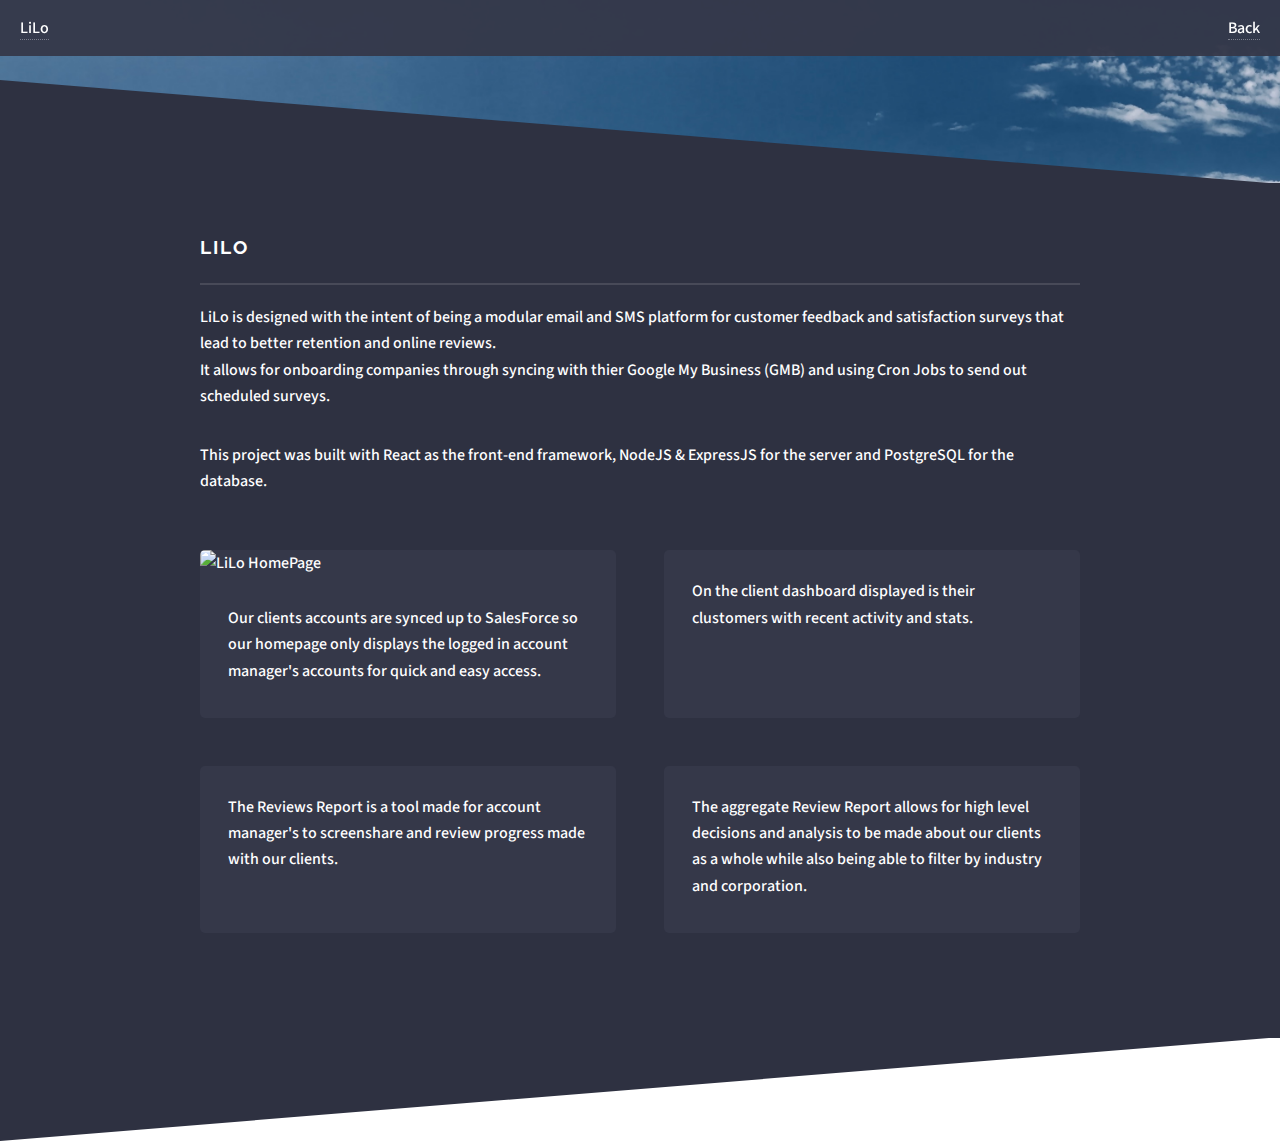
==== lilo.html @ f90ab631 "converted to personal site for me" ====
<!DOCTYPE HTML>
<!--
	Solid State by HTML5 UP
	html5up.net | @ajlkn
	Free for personal and commercial use under the CCA 3.0 license (html5up.net/license)
-->
<html>

<head>
    <title>McCoy Nelson | Web Developer</title>
    <meta charset="utf-8" />
    <meta name="viewport" content="width=device-width, initial-scale=1, user-scalable=no" />
    <link rel="stylesheet" href="assets/css/main.css" />
    <noscript>
        <link rel="stylesheet" href="assets/css/noscript.css" /></noscript>
</head>

<body class="is-preload">

    <!-- Page Wrapper -->
    <div id="page-wrapper">

        <!-- Header -->
        <header id="learnheader" class="alt">
            <div><a href="https://ll.lift-local.com/">LiLo</a></div>
            <nav>
                <a href='index.html'>Back</a>
                <!-- <a href="#menu">Menu</a> -->
            </nav>
        </header>

        <!-- Menu -->
        <nav id="menu">
            <div class="inner">
                <h2>Menu</h2>
                <ul class="links">
                    <li><a href="index.html">Home</a></li>

                </ul>
                <a href="#" class="close">Close</a>
            </div>
        </nav>

        <!-- Wrapper -->
        <section id="fillerspace"></section>
        <!-- One -->
        <section id="four" class="wrapper alt style1">
            <div class="inner">
                <h2 class="major">LiLo</h2>
                <!-- <p>Cras mattis ante fermentum, malesuada neque vitae, eleifend erat. Phasellus non pulvinar erat. Fusce tincidunt,
                            nisl eget mattis egestas, purus ipsum consequat orci, sit amet lobortis lorem lacus in tellus. Sed ac elementum
                            arcu. Quisque placerat auctor laoreet.</p> -->
                <p>
                    LiLo is designed with the intent of being a modular email and SMS platform for customer feedback and satisfaction surveys that lead to better retention and online reviews.  <br/>
                    It allows for onboarding companies through syncing with thier Google My Business (GMB) and using Cron Jobs to send out scheduled surveys.
                </p>
                <p>
                    This project was built with React as the front-end framework, NodeJS & ExpressJS for the server and PostgreSQL for the database.
                </p>
                <section class="features">
                    <article>

                        <a href="#" class="image"><img src="./images/lilo_home.PNG" alt="LiLo HomePage" /></a>
                        <p>
                            Our clients accounts are synced up to SalesForce so our homepage only displays the logged in account manager's accounts for quick and easy access.
            
                        </p>
                    </article>
                    <article>

                        <a href="#" class="image"><img src="./images/lilo_dash.PNG" alt="" /></a>
                        <p>
                            On the client dashboard displayed is their clustomers with recent activity and stats.
                        </p>
                    </article>
                    <article>

                        <a href="#" class="image"><img src="./images/lilo_report.PNG" alt="" /></a>
                        <p>
                            The Reviews Report is a tool made for account manager's to screenshare and review progress made with our clients.
                        </p>
                    </article>
                    <article>

                        <a href="#" class="image"><img src="./images/lilo_aggregate.PNG" alt="" /></a>
                        <p>
                            The aggregate Review Report allows for high level decisions and analysis to be made about our clients as a whole while also being able to filter by industry and corporation.
                        </p>
                    </article>
                    <!-- <article>
                                <a href="#" class="image"><img src="images/pic06.jpg" alt="" /></a>
                                <h3 class="major">Ante fermentum</h3>
                                <p>Lorem ipsum dolor sit amet, consectetur adipiscing vehicula id nulla dignissim dapibus ultrices.</p>
                                <a href="#" class="special">Learn more</a>
                            </article>
                            <article>
                                <a href="#" class="image"><img src="images/pic07.jpg" alt="" /></a>
                                <h3 class="major">Fusce consequat</h3>
                                <p>Lorem ipsum dolor sit amet, consectetur adipiscing vehicula id nulla dignissim dapibus ultrices.</p>
                                <a href="#" class="special">Learn more</a>
                            </article> -->
                </section>
                <ul class="actions">
                    <!-- <li><a href="#" class="button">Browse All</a></li> -->
                </ul>
            </div>




    </div>

    <!-- Scripts -->
    <script src="assets/js/jquery.min.js"></script>
    <script src="assets/js/jquery.scrollex.min.js"></script>
    <script src="assets/js/browser.min.js"></script>
    <script src="assets/js/breakpoints.min.js"></script>
    <script src="assets/js/util.js"></script>
    <script src="assets/js/main.js"></script>

</body>

</html>
---- assets/css/main.css ----
@import url(font-awesome.min.css);
@import url("https://fonts.googleapis.com/css?family=Raleway:200,700|Source+Sans+Pro:300,600,300italic,600italic");

/*
	Solid State by HTML5 UP
	html5up.net | @ajlkn
	Free for personal and commercial use under the CCA 3.0 license (html5up.net/license)
*/

html,
body,
div,
span,
applet,
object,
iframe,
h1,
h2,
h3,
h4,
h5,
h6,
p,
blockquote,
pre,
a,
abbr,
acronym,
address,
big,
cite,
code,
del,
dfn,
em,
img,
ins,
kbd,
q,
s,
samp,
small,
strike,
strong,
sub,
sup,
tt,
var,
b,
u,
i,
center,
dl,
dt,
dd,
ol,
ul,
li,
fieldset,
form,
label,
legend,
table,
caption,
tbody,
tfoot,
thead,
tr,
th,
td,
article,
aside,
canvas,
details,
embed,
figure,
figcaption,
footer,
header,
hgroup,
menu,
nav,
output,
ruby,
section,
summary,
time,
mark,
audio,
video {
  margin: 0;
  padding: 0;
  border: 0;
  font-size: 100%;
  font: inherit;
  vertical-align: baseline;
}

article,
aside,
details,
figcaption,
figure,
footer,
header,
hgroup,
menu,
nav,
section {
  display: block;
}

body {
  line-height: 1;
}
ol,
ul {
  list-style: none;
}

blockquote,
q {
  quotes: none;
}

blockquote:before,
blockquote:after,
q:before,
q:after {
  content: "";
  content: none;
}

table {
  border-collapse: collapse;
  border-spacing: 0;
}

body {
  -webkit-text-size-adjust: none;
}

mark {
  background-color: transparent;
  color: inherit;
}

input::-moz-focus-inner {
  border: 0;
  padding: 0;
}

input,
select,
textarea {
  -moz-appearance: none;
  -webkit-appearance: none;
  -ms-appearance: none;
  appearance: none;
}
.skills-wrapper {
  margin: 20px;
  display: flex;
  flex-flow: column;
  align-items: center;
  align-content: center;
  justify-content: center;
}
.skills-row {
  display: flex;
  justify-content: space-around;
}
.skills-logo {
  height: 100px;
  width: 100px;
  margin-bottom: 20px;
}
/* Basic */

@-ms-viewport {
  width: device-width;
}

body {
  -ms-overflow-style: scrollbar;
}

@media screen and (max-width: 480px) {
  html,
  body {
    min-width: 320px;
  }
}

html {
  box-sizing: border-box;
}

*,
*:before,
*:after {
  box-sizing: inherit;
}

body {
  background-image: url("./images/Utah_lake.jpg");
  background-size: cover;
  background-attachment: fixed, fixed;
  background-position: center, center;
  /* opacity: .5; */
}

body.is-preload *,
body.is-preload *:before,
body.is-preload *:after {
  -moz-animation: none !important;
  -webkit-animation: none !important;
  -ms-animation: none !important;
  animation: none !important;
  -moz-transition: none !important;
  -webkit-transition: none !important;
  -ms-transition: none !important;
  transition: none !important;
}

/* Type */

body,
input,
select,
textarea {
  color: #ffffff;
  font-family: "Source Sans Pro", Helvetica, sans-serif;
  font-size: 16.5pt;
  font-weight: 500;
  line-height: 1.65;
}

@media screen and (max-width: 1680px) {
  body,
  input,
  select,
  textarea {
    font-size: 13pt;
  }
}

@media screen and (max-width: 1280px) {
  body,
  input,
  select,
  textarea {
    font-size: 12pt;
  }
}

@media screen and (max-width: 980px) {
  body,
  input,
  select,
  textarea {
    font-size: 12pt;
  }
}

@media screen and (max-width: 736px) {
  body,
  input,
  select,
  textarea {
    font-size: 12pt;
  }
}

@media screen and (max-width: 480px) {
  body,
  input,
  select,
  textarea {
    font-size: 12pt;
  }
}

a {
  -moz-transition: color 0.2s ease-in-out, border-bottom-color 0.2s ease-in-out;
  -webkit-transition: color 0.2s ease-in-out, border-bottom-color 0.2s ease-in-out;
  -ms-transition: color 0.2s ease-in-out, border-bottom-color 0.2s ease-in-out;
  transition: color 0.2s ease-in-out, border-bottom-color 0.2s ease-in-out;
  border-bottom: dotted 1px rgba(255, 255, 255, 0.35);
  color: #ffffff;
  text-decoration: none;
}

a:hover {
  border-bottom-color: transparent;
  color: #ffffff !important;
}

a.special:not(.button) {
  text-decoration: none;
  border-bottom: 0;
  display: block;
  font-family: Raleway, Helvetica, sans-serif;
  font-size: 0.8em;
  font-weight: 700;
  letter-spacing: 0.1em;
  margin: 0 0 2em 0;
  text-transform: uppercase;
}

a.special:not(.button):before {
  -moz-osx-font-smoothing: grayscale;
  -webkit-font-smoothing: antialiased;
  font-family: FontAwesome;
  font-style: normal;
  font-weight: normal;
  text-transform: none !important;
}

a.special:not(.button):before {
  -moz-transition: background-color 0.2s ease-in-out;
  -webkit-transition: background-color 0.2s ease-in-out;
  -ms-transition: background-color 0.2s ease-in-out;
  transition: background-color 0.2s ease-in-out;
  border-radius: 100%;
  border: solid 2px rgba(255, 255, 255, 0.125);
  content: "\f105";
  display: inline-block;
  font-size: 1.25em;
  height: 2em;
  line-height: 1.65em;
  margin-right: 0.85em;
  text-align: center;
  text-indent: 0.15em;
  vertical-align: middle;
  width: 2em;
}

a.special:not(.button):hover:before {
  background-color: rgba(255, 255, 255, 0.025);
}

a.special:not(.button):active:before {
  background-color: rgba(255, 255, 255, 0.075);
}

strong,
b {
  color: #ffffff;
  font-weight: 600;
}

em,
i {
  font-style: italic;
}

p {
  margin: 0 0 2em 0;
}

h1,
h2,
h3,
h4,
h5,
h6 {
  color: #ffffff;
  font-family: Raleway, Helvetica, sans-serif;
  font-weight: 700;
  letter-spacing: 0.1em;
  margin: 0 0 1em 0;
  text-transform: uppercase;
}

h1 a,
h2 a,
h3 a,
h4 a,
h5 a,
h6 a {
  color: inherit;
  text-decoration: none;
  border-bottom: 0;
}

h1 span,
h2 span,
h3 span,
h4 span,
h5 span,
h6 span {
  font-weight: 200;
}

h1.major,
h2.major,
h3.major,
h4.major,
h5.major,
h6.major {
  padding-bottom: 1em;
  border-bottom: solid 2px rgba(255, 255, 255, 0.125);
}

h2 {
  font-size: 1.2em;
}

h3 {
  font-size: 0.9em;
}

h4 {
  font-size: 0.7em;
}

h5 {
  font-size: 0.7em;
}

h6 {
  font-size: 0.7em;
}

@media screen and (max-width: 736px) {
  h2 {
    font-size: 1em;
  }

  h3 {
    font-size: 0.8em;
  }
}

sub {
  font-size: 0.8em;
  position: relative;
  top: 0.5em;
}

sup {
  font-size: 0.8em;
  position: relative;
  top: -0.5em;
}

blockquote {
  border-left: solid 4px rgba(255, 255, 255, 0.125);
  font-style: italic;
  margin: 0 0 2em 0;
  padding: 0.5em 0 0.5em 2em;
}

code {
  background: rgba(255, 255, 255, 0.025);
  border-radius: 5px;
  border: solid 2px rgba(255, 255, 255, 0.125);
  font-family: "Courier New", monospace;
  font-size: 0.9em;
  margin: 0 0.25em;
  padding: 0.25em 0.65em;
}

pre {
  -webkit-overflow-scrolling: touch;
  font-family: "Courier New", monospace;
  font-size: 0.9em;
  margin: 0 0 2em 0;
}

pre code {
  display: block;
  line-height: 1.75em;
  padding: 1em 1.5em;
  overflow-x: auto;
}

hr {
  border: 0;
  border-bottom: solid 2px rgba(255, 255, 255, 0.125);
  margin: 2.5em 0;
}

hr.major {
  margin: 4em 0;
}

.align-left {
  text-align: left;
}

.align-center {
  text-align: center;
}

.align-right {
  text-align: right;
}

/* Row */

.row {
  display: flex;
  flex-wrap: wrap;
  box-sizing: border-box;
  align-items: stretch;
}

.row > * {
  box-sizing: border-box;
}

.row.gtr-uniform > * > :last-child {
  margin-bottom: 0;
}

.row.aln-left {
  justify-content: flex-start;
}

.row.aln-center {
  justify-content: center;
}

.row.aln-right {
  justify-content: flex-end;
}

.row.aln-top {
  align-items: flex-start;
}

.row.aln-middle {
  align-items: center;
}

.row.aln-bottom {
  align-items: flex-end;
}

.row > .imp {
  order: -1;
}

.row > .col-1 {
  width: 8.3333333333%;
}

.row > .off-1 {
  margin-left: 8.3333333333%;
}

.row > .col-2 {
  width: 16.6666666667%;
}

.row > .off-2 {
  margin-left: 16.6666666667%;
}

.row > .col-3 {
  width: 25%;
}

.row > .off-3 {
  margin-left: 25%;
}

.row > .col-4 {
  width: 33.3333333333%;
}

.row > .off-4 {
  margin-left: 33.3333333333%;
}

.row > .col-5 {
  width: 41.6666666667%;
}

.row > .off-5 {
  margin-left: 41.6666666667%;
}

.row > .col-6 {
  width: 50%;
}

.row > .off-6 {
  margin-left: 50%;
}

.row > .col-7 {
  width: 58.3333333333%;
}

.row > .off-7 {
  margin-left: 58.3333333333%;
}

.row > .col-8 {
  width: 66.6666666667%;
}

.row > .off-8 {
  margin-left: 66.6666666667%;
}

.row > .col-9 {
  width: 75%;
}

.row > .off-9 {
  margin-left: 75%;
}

.row > .col-10 {
  width: 83.3333333333%;
}

.row > .off-10 {
  margin-left: 83.3333333333%;
}

.row > .col-11 {
  width: 91.6666666667%;
}

.row > .off-11 {
  margin-left: 91.6666666667%;
}

.row > .col-12 {
  width: 100%;
}

.row > .off-12 {
  margin-left: 100%;
}

.row.gtr-0 {
  margin-top: 0;
  margin-left: 0em;
}

.row.gtr-0 > * {
  padding: 0 0 0 0em;
}

.row.gtr-0.gtr-uniform {
  margin-top: 0em;
}

.row.gtr-0.gtr-uniform > * {
  padding-top: 0em;
}

.row.gtr-25 {
  margin-top: 0;
  margin-left: -0.4375em;
}

.row.gtr-25 > * {
  padding: 0 0 0 0.4375em;
}

.row.gtr-25.gtr-uniform {
  margin-top: -0.4375em;
}

.row.gtr-25.gtr-uniform > * {
  padding-top: 0.4375em;
}

.row.gtr-50 {
  margin-top: 0;
  margin-left: -0.875em;
}

.row.gtr-50 > * {
  padding: 0 0 0 0.875em;
}

.row.gtr-50.gtr-uniform {
  margin-top: -0.875em;
}

.row.gtr-50.gtr-uniform > * {
  padding-top: 0.875em;
}

.row {
  margin-top: 0;
  margin-left: -1.75em;
}

.row > * {
  padding: 0 0 0 1.75em;
}

.row.gtr-uniform {
  margin-top: -1.75em;
}

.row.gtr-uniform > * {
  padding-top: 1.75em;
}

.row.gtr-150 {
  margin-top: 0;
  margin-left: -2.625em;
}

.row.gtr-150 > * {
  padding: 0 0 0 2.625em;
}

.row.gtr-150.gtr-uniform {
  margin-top: -2.625em;
}

.row.gtr-150.gtr-uniform > * {
  padding-top: 2.625em;
}

.row.gtr-200 {
  margin-top: 0;
  margin-left: -3.5em;
}

.row.gtr-200 > * {
  padding: 0 0 0 3.5em;
}

.row.gtr-200.gtr-uniform {
  margin-top: -3.5em;
}

.row.gtr-200.gtr-uniform > * {
  padding-top: 3.5em;
}

@media screen and (max-width: 1680px) {
  .row {
    display: flex;
    flex-wrap: wrap;
    box-sizing: border-box;
    align-items: stretch;
  }

  .row > * {
    box-sizing: border-box;
  }

  .row.gtr-uniform > * > :last-child {
    margin-bottom: 0;
  }

  .row.aln-left {
    justify-content: flex-start;
  }

  .row.aln-center {
    justify-content: center;
  }

  .row.aln-right {
    justify-content: flex-end;
  }

  .row.aln-top {
    align-items: flex-start;
  }

  .row.aln-middle {
    align-items: center;
  }

  .row.aln-bottom {
    align-items: flex-end;
  }

  .row > .imp-xlarge {
    order: -1;
  }

  .row > .col-1-xlarge {
    width: 8.3333333333%;
  }

  .row > .off-1-xlarge {
    margin-left: 8.3333333333%;
  }

  .row > .col-2-xlarge {
    width: 16.6666666667%;
  }

  .row > .off-2-xlarge {
    margin-left: 16.6666666667%;
  }

  .row > .col-3-xlarge {
    width: 25%;
  }

  .row > .off-3-xlarge {
    margin-left: 25%;
  }

  .row > .col-4-xlarge {
    width: 33.3333333333%;
  }

  .row > .off-4-xlarge {
    margin-left: 33.3333333333%;
  }

  .row > .col-5-xlarge {
    width: 41.6666666667%;
  }

  .row > .off-5-xlarge {
    margin-left: 41.6666666667%;
  }

  .row > .col-6-xlarge {
    width: 50%;
  }

  .row > .off-6-xlarge {
    margin-left: 50%;
  }

  .row > .col-7-xlarge {
    width: 58.3333333333%;
  }

  .row > .off-7-xlarge {
    margin-left: 58.3333333333%;
  }

  .row > .col-8-xlarge {
    width: 66.6666666667%;
  }

  .row > .off-8-xlarge {
    margin-left: 66.6666666667%;
  }

  .row > .col-9-xlarge {
    width: 75%;
  }

  .row > .off-9-xlarge {
    margin-left: 75%;
  }

  .row > .col-10-xlarge {
    width: 83.3333333333%;
  }

  .row > .off-10-xlarge {
    margin-left: 83.3333333333%;
  }

  .row > .col-11-xlarge {
    width: 91.6666666667%;
  }

  .row > .off-11-xlarge {
    margin-left: 91.6666666667%;
  }

  .row > .col-12-xlarge {
    width: 100%;
  }

  .row > .off-12-xlarge {
    margin-left: 100%;
  }

  .row.gtr-0 {
    margin-top: 0;
    margin-left: 0em;
  }

  .row.gtr-0 > * {
    padding: 0 0 0 0em;
  }

  .row.gtr-0.gtr-uniform {
    margin-top: 0em;
  }

  .row.gtr-0.gtr-uniform > * {
    padding-top: 0em;
  }

  .row.gtr-25 {
    margin-top: 0;
    margin-left: -0.4375em;
  }

  .row.gtr-25 > * {
    padding: 0 0 0 0.4375em;
  }

  .row.gtr-25.gtr-uniform {
    margin-top: -0.4375em;
  }

  .row.gtr-25.gtr-uniform > * {
    padding-top: 0.4375em;
  }

  .row.gtr-50 {
    margin-top: 0;
    margin-left: -0.875em;
  }

  .row.gtr-50 > * {
    padding: 0 0 0 0.875em;
  }

  .row.gtr-50.gtr-uniform {
    margin-top: -0.875em;
  }

  .row.gtr-50.gtr-uniform > * {
    padding-top: 0.875em;
  }

  .row {
    margin-top: 0;
    margin-left: -1.75em;
  }

  .row > * {
    padding: 0 0 0 1.75em;
  }

  .row.gtr-uniform {
    margin-top: -1.75em;
  }

  .row.gtr-uniform > * {
    padding-top: 1.75em;
  }

  .row.gtr-150 {
    margin-top: 0;
    margin-left: -2.625em;
  }

  .row.gtr-150 > * {
    padding: 0 0 0 2.625em;
  }

  .row.gtr-150.gtr-uniform {
    margin-top: -2.625em;
  }

  .row.gtr-150.gtr-uniform > * {
    padding-top: 2.625em;
  }

  .row.gtr-200 {
    margin-top: 0;
    margin-left: -3.5em;
  }

  .row.gtr-200 > * {
    padding: 0 0 0 3.5em;
  }

  .row.gtr-200.gtr-uniform {
    margin-top: -3.5em;
  }

  .row.gtr-200.gtr-uniform > * {
    padding-top: 3.5em;
  }
}

@media screen and (max-width: 1280px) {
  .row {
    display: flex;
    flex-wrap: wrap;
    box-sizing: border-box;
    align-items: stretch;
  }

  .row > * {
    box-sizing: border-box;
  }

  .row.gtr-uniform > * > :last-child {
    margin-bottom: 0;
  }

  .row.aln-left {
    justify-content: flex-start;
  }

  .row.aln-center {
    justify-content: center;
  }

  .row.aln-right {
    justify-content: flex-end;
  }

  .row.aln-top {
    align-items: flex-start;
  }

  .row.aln-middle {
    align-items: center;
  }

  .row.aln-bottom {
    align-items: flex-end;
  }

  .row > .imp-large {
    order: -1;
  }

  .row > .col-1-large {
    width: 8.3333333333%;
  }

  .row > .off-1-large {
    margin-left: 8.3333333333%;
  }

  .row > .col-2-large {
    width: 16.6666666667%;
  }

  .row > .off-2-large {
    margin-left: 16.6666666667%;
  }

  .row > .col-3-large {
    width: 25%;
  }

  .row > .off-3-large {
    margin-left: 25%;
  }

  .row > .col-4-large {
    width: 33.3333333333%;
  }

  .row > .off-4-large {
    margin-left: 33.3333333333%;
  }

  .row > .col-5-large {
    width: 41.6666666667%;
  }

  .row > .off-5-large {
    margin-left: 41.6666666667%;
  }

  .row > .col-6-large {
    width: 50%;
  }

  .row > .off-6-large {
    margin-left: 50%;
  }

  .row > .col-7-large {
    width: 58.3333333333%;
  }

  .row > .off-7-large {
    margin-left: 58.3333333333%;
  }

  .row > .col-8-large {
    width: 66.6666666667%;
  }

  .row > .off-8-large {
    margin-left: 66.6666666667%;
  }

  .row > .col-9-large {
    width: 75%;
  }

  .row > .off-9-large {
    margin-left: 75%;
  }

  .row > .col-10-large {
    width: 83.3333333333%;
  }

  .row > .off-10-large {
    margin-left: 83.3333333333%;
  }

  .row > .col-11-large {
    width: 91.6666666667%;
  }

  .row > .off-11-large {
    margin-left: 91.6666666667%;
  }

  .row > .col-12-large {
    width: 100%;
  }

  .row > .off-12-large {
    margin-left: 100%;
  }

  .row.gtr-0 {
    margin-top: 0;
    margin-left: 0em;
  }

  .row.gtr-0 > * {
    padding: 0 0 0 0em;
  }

  .row.gtr-0.gtr-uniform {
    margin-top: 0em;
  }

  .row.gtr-0.gtr-uniform > * {
    padding-top: 0em;
  }

  .row.gtr-25 {
    margin-top: 0;
    margin-left: -0.4375em;
  }

  .row.gtr-25 > * {
    padding: 0 0 0 0.4375em;
  }

  .row.gtr-25.gtr-uniform {
    margin-top: -0.4375em;
  }

  .row.gtr-25.gtr-uniform > * {
    padding-top: 0.4375em;
  }

  .row.gtr-50 {
    margin-top: 0;
    margin-left: -0.875em;
  }

  .row.gtr-50 > * {
    padding: 0 0 0 0.875em;
  }

  .row.gtr-50.gtr-uniform {
    margin-top: -0.875em;
  }

  .row.gtr-50.gtr-uniform > * {
    padding-top: 0.875em;
  }

  .row {
    margin-top: 0;
    margin-left: -1.75em;
  }

  .row > * {
    padding: 0 0 0 1.75em;
  }

  .row.gtr-uniform {
    margin-top: -1.75em;
  }

  .row.gtr-uniform > * {
    padding-top: 1.75em;
  }

  .row.gtr-150 {
    margin-top: 0;
    margin-left: -2.625em;
  }

  .row.gtr-150 > * {
    padding: 0 0 0 2.625em;
  }

  .row.gtr-150.gtr-uniform {
    margin-top: -2.625em;
  }

  .row.gtr-150.gtr-uniform > * {
    padding-top: 2.625em;
  }

  .row.gtr-200 {
    margin-top: 0;
    margin-left: -3.5em;
  }

  .row.gtr-200 > * {
    padding: 0 0 0 3.5em;
  }

  .row.gtr-200.gtr-uniform {
    margin-top: -3.5em;
  }

  .row.gtr-200.gtr-uniform > * {
    padding-top: 3.5em;
  }
}

@media screen and (max-width: 980px) {
  .row {
    display: flex;
    flex-wrap: wrap;
    box-sizing: border-box;
    align-items: stretch;
  }

  .row > * {
    box-sizing: border-box;
  }

  .row.gtr-uniform > * > :last-child {
    margin-bottom: 0;
  }

  .row.aln-left {
    justify-content: flex-start;
  }

  .row.aln-center {
    justify-content: center;
  }

  .row.aln-right {
    justify-content: flex-end;
  }

  .row.aln-top {
    align-items: flex-start;
  }

  .row.aln-middle {
    align-items: center;
  }

  .row.aln-bottom {
    align-items: flex-end;
  }

  .row > .imp-medium {
    order: -1;
  }

  .row > .col-1-medium {
    width: 8.3333333333%;
  }

  .row > .off-1-medium {
    margin-left: 8.3333333333%;
  }

  .row > .col-2-medium {
    width: 16.6666666667%;
  }

  .row > .off-2-medium {
    margin-left: 16.6666666667%;
  }

  .row > .col-3-medium {
    width: 25%;
  }

  .row > .off-3-medium {
    margin-left: 25%;
  }

  .row > .col-4-medium {
    width: 33.3333333333%;
  }

  .row > .off-4-medium {
    margin-left: 33.3333333333%;
  }

  .row > .col-5-medium {
    width: 41.6666666667%;
  }

  .row > .off-5-medium {
    margin-left: 41.6666666667%;
  }

  .row > .col-6-medium {
    width: 50%;
  }

  .row > .off-6-medium {
    margin-left: 50%;
  }

  .row > .col-7-medium {
    width: 58.3333333333%;
  }

  .row > .off-7-medium {
    margin-left: 58.3333333333%;
  }

  .row > .col-8-medium {
    width: 66.6666666667%;
  }

  .row > .off-8-medium {
    margin-left: 66.6666666667%;
  }

  .row > .col-9-medium {
    width: 75%;
  }

  .row > .off-9-medium {
    margin-left: 75%;
  }

  .row > .col-10-medium {
    width: 83.3333333333%;
  }

  .row > .off-10-medium {
    margin-left: 83.3333333333%;
  }

  .row > .col-11-medium {
    width: 91.6666666667%;
  }

  .row > .off-11-medium {
    margin-left: 91.6666666667%;
  }

  .row > .col-12-medium {
    width: 100%;
  }

  .row > .off-12-medium {
    margin-left: 100%;
  }

  .row.gtr-0 {
    margin-top: 0;
    margin-left: 0em;
  }

  .row.gtr-0 > * {
    padding: 0 0 0 0em;
  }

  .row.gtr-0.gtr-uniform {
    margin-top: 0em;
  }

  .row.gtr-0.gtr-uniform > * {
    padding-top: 0em;
  }

  .row.gtr-25 {
    margin-top: 0;
    margin-left: -0.4375em;
  }

  .row.gtr-25 > * {
    padding: 0 0 0 0.4375em;
  }

  .row.gtr-25.gtr-uniform {
    margin-top: -0.4375em;
  }

  .row.gtr-25.gtr-uniform > * {
    padding-top: 0.4375em;
  }

  .row.gtr-50 {
    margin-top: 0;
    margin-left: -0.875em;
  }

  .row.gtr-50 > * {
    padding: 0 0 0 0.875em;
  }

  .row.gtr-50.gtr-uniform {
    margin-top: -0.875em;
  }

  .row.gtr-50.gtr-uniform > * {
    padding-top: 0.875em;
  }

  .row {
    margin-top: 0;
    margin-left: -1.75em;
  }

  .row > * {
    padding: 0 0 0 1.75em;
  }

  .row.gtr-uniform {
    margin-top: -1.75em;
  }

  .row.gtr-uniform > * {
    padding-top: 1.75em;
  }

  .row.gtr-150 {
    margin-top: 0;
    margin-left: -2.625em;
  }

  .row.gtr-150 > * {
    padding: 0 0 0 2.625em;
  }

  .row.gtr-150.gtr-uniform {
    margin-top: -2.625em;
  }

  .row.gtr-150.gtr-uniform > * {
    padding-top: 2.625em;
  }

  .row.gtr-200 {
    margin-top: 0;
    margin-left: -3.5em;
  }

  .row.gtr-200 > * {
    padding: 0 0 0 3.5em;
  }

  .row.gtr-200.gtr-uniform {
    margin-top: -3.5em;
  }

  .row.gtr-200.gtr-uniform > * {
    padding-top: 3.5em;
  }
}

@media screen and (max-width: 736px) {
  .row {
    display: flex;
    flex-wrap: wrap;
    box-sizing: border-box;
    align-items: stretch;
  }

  .row > * {
    box-sizing: border-box;
  }

  .row.gtr-uniform > * > :last-child {
    margin-bottom: 0;
  }

  .row.aln-left {
    justify-content: flex-start;
  }

  .row.aln-center {
    justify-content: center;
  }

  .row.aln-right {
    justify-content: flex-end;
  }

  .row.aln-top {
    align-items: flex-start;
  }

  .row.aln-middle {
    align-items: center;
  }

  .row.aln-bottom {
    align-items: flex-end;
  }

  .row > .imp-small {
    order: -1;
  }

  .row > .col-1-small {
    width: 8.3333333333%;
  }

  .row > .off-1-small {
    margin-left: 8.3333333333%;
  }

  .row > .col-2-small {
    width: 16.6666666667%;
  }

  .row > .off-2-small {
    margin-left: 16.6666666667%;
  }

  .row > .col-3-small {
    width: 25%;
  }

  .row > .off-3-small {
    margin-left: 25%;
  }

  .row > .col-4-small {
    width: 33.3333333333%;
  }

  .row > .off-4-small {
    margin-left: 33.3333333333%;
  }

  .row > .col-5-small {
    width: 41.6666666667%;
  }

  .row > .off-5-small {
    margin-left: 41.6666666667%;
  }

  .row > .col-6-small {
    width: 50%;
  }

  .row > .off-6-small {
    margin-left: 50%;
  }

  .row > .col-7-small {
    width: 58.3333333333%;
  }

  .row > .off-7-small {
    margin-left: 58.3333333333%;
  }

  .row > .col-8-small {
    width: 66.6666666667%;
  }

  .row > .off-8-small {
    margin-left: 66.6666666667%;
  }

  .row > .col-9-small {
    width: 75%;
  }

  .row > .off-9-small {
    margin-left: 75%;
  }

  .row > .col-10-small {
    width: 83.3333333333%;
  }

  .row > .off-10-small {
    margin-left: 83.3333333333%;
  }

  .row > .col-11-small {
    width: 91.6666666667%;
  }

  .row > .off-11-small {
    margin-left: 91.6666666667%;
  }

  .row > .col-12-small {
    width: 100%;
  }

  .row > .off-12-small {
    margin-left: 100%;
  }

  .row.gtr-0 {
    margin-top: 0;
    margin-left: 0em;
  }

  .row.gtr-0 > * {
    padding: 0 0 0 0em;
  }

  .row.gtr-0.gtr-uniform {
    margin-top: 0em;
  }

  .row.gtr-0.gtr-uniform > * {
    padding-top: 0em;
  }

  .row.gtr-25 {
    margin-top: 0;
    margin-left: -0.3125em;
  }

  .row.gtr-25 > * {
    padding: 0 0 0 0.3125em;
  }

  .row.gtr-25.gtr-uniform {
    margin-top: -0.3125em;
  }

  .row.gtr-25.gtr-uniform > * {
    padding-top: 0.3125em;
  }

  .row.gtr-50 {
    margin-top: 0;
    margin-left: -0.625em;
  }

  .row.gtr-50 > * {
    padding: 0 0 0 0.625em;
  }

  .row.gtr-50.gtr-uniform {
    margin-top: -0.625em;
  }

  .row.gtr-50.gtr-uniform > * {
    padding-top: 0.625em;
  }

  .row {
    margin-top: 0;
    margin-left: -1.25em;
  }

  .row > * {
    padding: 0 0 0 1.25em;
  }

  .row.gtr-uniform {
    margin-top: -1.25em;
  }

  .row.gtr-uniform > * {
    padding-top: 1.25em;
  }

  .row.gtr-150 {
    margin-top: 0;
    margin-left: -1.875em;
  }

  .row.gtr-150 > * {
    padding: 0 0 0 1.875em;
  }

  .row.gtr-150.gtr-uniform {
    margin-top: -1.875em;
  }

  .row.gtr-150.gtr-uniform > * {
    padding-top: 1.875em;
  }

  .row.gtr-200 {
    margin-top: 0;
    margin-left: -2.5em;
  }

  .row.gtr-200 > * {
    padding: 0 0 0 2.5em;
  }

  .row.gtr-200.gtr-uniform {
    margin-top: -2.5em;
  }

  .row.gtr-200.gtr-uniform > * {
    padding-top: 2.5em;
  }
}

@media screen and (max-width: 480px) {
  .row {
    display: flex;
    flex-wrap: wrap;
    box-sizing: border-box;
    align-items: stretch;
  }

  .row > * {
    box-sizing: border-box;
  }

  .row.gtr-uniform > * > :last-child {
    margin-bottom: 0;
  }

  .row.aln-left {
    justify-content: flex-start;
  }

  .row.aln-center {
    justify-content: center;
  }

  .row.aln-right {
    justify-content: flex-end;
  }

  .row.aln-top {
    align-items: flex-start;
  }

  .row.aln-middle {
    align-items: center;
  }

  .row.aln-bottom {
    align-items: flex-end;
  }

  .row > .imp-xsmall {
    order: -1;
  }

  .row > .col-1-xsmall {
    width: 8.3333333333%;
  }

  .row > .off-1-xsmall {
    margin-left: 8.3333333333%;
  }

  .row > .col-2-xsmall {
    width: 16.6666666667%;
  }

  .row > .off-2-xsmall {
    margin-left: 16.6666666667%;
  }

  .row > .col-3-xsmall {
    width: 25%;
  }

  .row > .off-3-xsmall {
    margin-left: 25%;
  }

  .row > .col-4-xsmall {
    width: 33.3333333333%;
  }

  .row > .off-4-xsmall {
    margin-left: 33.3333333333%;
  }

  .row > .col-5-xsmall {
    width: 41.6666666667%;
  }

  .row > .off-5-xsmall {
    margin-left: 41.6666666667%;
  }

  .row > .col-6-xsmall {
    width: 50%;
  }

  .row > .off-6-xsmall {
    margin-left: 50%;
  }

  .row > .col-7-xsmall {
    width: 58.3333333333%;
  }

  .row > .off-7-xsmall {
    margin-left: 58.3333333333%;
  }

  .row > .col-8-xsmall {
    width: 66.6666666667%;
  }

  .row > .off-8-xsmall {
    margin-left: 66.6666666667%;
  }

  .row > .col-9-xsmall {
    width: 75%;
  }

  .row > .off-9-xsmall {
    margin-left: 75%;
  }

  .row > .col-10-xsmall {
    width: 83.3333333333%;
  }

  .row > .off-10-xsmall {
    margin-left: 83.3333333333%;
  }

  .row > .col-11-xsmall {
    width: 91.6666666667%;
  }

  .row > .off-11-xsmall {
    margin-left: 91.6666666667%;
  }

  .row > .col-12-xsmall {
    width: 100%;
  }

  .row > .off-12-xsmall {
    margin-left: 100%;
  }

  .row.gtr-0 {
    margin-top: 0;
    margin-left: 0em;
  }

  .row.gtr-0 > * {
    padding: 0 0 0 0em;
  }

  .row.gtr-0.gtr-uniform {
    margin-top: 0em;
  }

  .row.gtr-0.gtr-uniform > * {
    padding-top: 0em;
  }

  .row.gtr-25 {
    margin-top: 0;
    margin-left: -0.3125em;
  }

  .row.gtr-25 > * {
    padding: 0 0 0 0.3125em;
  }

  .row.gtr-25.gtr-uniform {
    margin-top: -0.3125em;
  }

  .row.gtr-25.gtr-uniform > * {
    padding-top: 0.3125em;
  }

  .row.gtr-50 {
    margin-top: 0;
    margin-left: -0.625em;
  }

  .row.gtr-50 > * {
    padding: 0 0 0 0.625em;
  }

  .row.gtr-50.gtr-uniform {
    margin-top: -0.625em;
  }

  .row.gtr-50.gtr-uniform > * {
    padding-top: 0.625em;
  }

  .row {
    margin-top: 0;
    margin-left: -1.25em;
  }

  .row > * {
    padding: 0 0 0 1.25em;
  }

  .row.gtr-uniform {
    margin-top: -1.25em;
  }

  .row.gtr-uniform > * {
    padding-top: 1.25em;
  }

  .row.gtr-150 {
    margin-top: 0;
    margin-left: -1.875em;
  }

  .row.gtr-150 > * {
    padding: 0 0 0 1.875em;
  }

  .row.gtr-150.gtr-uniform {
    margin-top: -1.875em;
  }

  .row.gtr-150.gtr-uniform > * {
    padding-top: 1.875em;
  }

  .row.gtr-200 {
    margin-top: 0;
    margin-left: -2.5em;
  }

  .row.gtr-200 > * {
    padding: 0 0 0 2.5em;
  }

  .row.gtr-200.gtr-uniform {
    margin-top: -2.5em;
  }

  .row.gtr-200.gtr-uniform > * {
    padding-top: 2.5em;
  }
}

@media screen and (max-width: 360px) {
  .row {
    display: flex;
    flex-wrap: wrap;
    box-sizing: border-box;
    align-items: stretch;
  }

  .row > * {
    box-sizing: border-box;
  }

  .row.gtr-uniform > * > :last-child {
    margin-bottom: 0;
  }

  .row.aln-left {
    justify-content: flex-start;
  }

  .row.aln-center {
    justify-content: center;
  }

  .row.aln-right {
    justify-content: flex-end;
  }

  .row.aln-top {
    align-items: flex-start;
  }

  .row.aln-middle {
    align-items: center;
  }

  .row.aln-bottom {
    align-items: flex-end;
  }

  .row > .imp-xxsmall {
    order: -1;
  }

  .row > .col-1-xxsmall {
    width: 8.3333333333%;
  }

  .row > .off-1-xxsmall {
    margin-left: 8.3333333333%;
  }

  .row > .col-2-xxsmall {
    width: 16.6666666667%;
  }

  .row > .off-2-xxsmall {
    margin-left: 16.6666666667%;
  }

  .row > .col-3-xxsmall {
    width: 25%;
  }

  .row > .off-3-xxsmall {
    margin-left: 25%;
  }

  .row > .col-4-xxsmall {
    width: 33.3333333333%;
  }

  .row > .off-4-xxsmall {
    margin-left: 33.3333333333%;
  }

  .row > .col-5-xxsmall {
    width: 41.6666666667%;
  }

  .row > .off-5-xxsmall {
    margin-left: 41.6666666667%;
  }

  .row > .col-6-xxsmall {
    width: 50%;
  }

  .row > .off-6-xxsmall {
    margin-left: 50%;
  }

  .row > .col-7-xxsmall {
    width: 58.3333333333%;
  }

  .row > .off-7-xxsmall {
    margin-left: 58.3333333333%;
  }

  .row > .col-8-xxsmall {
    width: 66.6666666667%;
  }

  .row > .off-8-xxsmall {
    margin-left: 66.6666666667%;
  }

  .row > .col-9-xxsmall {
    width: 75%;
  }

  .row > .off-9-xxsmall {
    margin-left: 75%;
  }

  .row > .col-10-xxsmall {
    width: 83.3333333333%;
  }

  .row > .off-10-xxsmall {
    margin-left: 83.3333333333%;
  }

  .row > .col-11-xxsmall {
    width: 91.6666666667%;
  }

  .row > .off-11-xxsmall {
    margin-left: 91.6666666667%;
  }

  .row > .col-12-xxsmall {
    width: 100%;
  }

  .row > .off-12-xxsmall {
    margin-left: 100%;
  }

  .row.gtr-0 {
    margin-top: 0;
    margin-left: 0em;
  }

  .row.gtr-0 > * {
    padding: 0 0 0 0em;
  }

  .row.gtr-0.gtr-uniform {
    margin-top: 0em;
  }

  .row.gtr-0.gtr-uniform > * {
    padding-top: 0em;
  }

  .row.gtr-25 {
    margin-top: 0;
    margin-left: -0.3125em;
  }

  .row.gtr-25 > * {
    padding: 0 0 0 0.3125em;
  }

  .row.gtr-25.gtr-uniform {
    margin-top: -0.3125em;
  }

  .row.gtr-25.gtr-uniform > * {
    padding-top: 0.3125em;
  }

  .row.gtr-50 {
    margin-top: 0;
    margin-left: -0.625em;
  }

  .row.gtr-50 > * {
    padding: 0 0 0 0.625em;
  }

  .row.gtr-50.gtr-uniform {
    margin-top: -0.625em;
  }

  .row.gtr-50.gtr-uniform > * {
    padding-top: 0.625em;
  }

  .row {
    margin-top: 0;
    margin-left: -1.25em;
  }

  .row > * {
    padding: 0 0 0 1.25em;
  }

  .row.gtr-uniform {
    margin-top: -1.25em;
  }

  .row.gtr-uniform > * {
    padding-top: 1.25em;
  }

  .row.gtr-150 {
    margin-top: 0;
    margin-left: -1.875em;
  }

  .row.gtr-150 > * {
    padding: 0 0 0 1.875em;
  }

  .row.gtr-150.gtr-uniform {
    margin-top: -1.875em;
  }

  .row.gtr-150.gtr-uniform > * {
    padding-top: 1.875em;
  }

  .row.gtr-200 {
    margin-top: 0;
    margin-left: -2.5em;
  }

  .row.gtr-200 > * {
    padding: 0 0 0 2.5em;
  }

  .row.gtr-200.gtr-uniform {
    margin-top: -2.5em;
  }

  .row.gtr-200.gtr-uniform > * {
    padding-top: 2.5em;
  }
}

/* Section/Article */

section.special,
article.special {
  text-align: center;
}

/* Form */

form {
  margin: 0 0 2em 0;
}

form > :last-child {
  margin-bottom: 0;
}

form > .fields {
  display: -moz-flex;
  display: -webkit-flex;
  display: -ms-flex;
  display: flex;
  -moz-flex-wrap: wrap;
  -webkit-flex-wrap: wrap;
  -ms-flex-wrap: wrap;
  flex-wrap: wrap;
  width: calc(100% + 3em);
  margin: -1.5em 0 2em -1.5em;
}

form > .fields > .field {
  -moz-flex-grow: 0;
  -webkit-flex-grow: 0;
  -ms-flex-grow: 0;
  flex-grow: 0;
  -moz-flex-shrink: 0;
  -webkit-flex-shrink: 0;
  -ms-flex-shrink: 0;
  flex-shrink: 0;
  padding: 1.5em 0 0 1.5em;
  width: calc(100% - 1.5em);
}

form > .fields > .field.half {
  width: calc(50% - 0.75em);
}

form > .fields > .field.third {
  width: calc(100% / 3 - 0.5em);
}

form > .fields > .field.quarter {
  width: calc(25% - 0.375em);
}

@media screen and (max-width: 480px) {
  form > .fields {
    width: calc(100% + 3em);
    margin: -1.5em 0 2em -1.5em;
  }

  form > .fields > .field {
    padding: 1.5em 0 0 1.5em;
    width: calc(100% - 1.5em);
  }

  form > .fields > .field.half {
    width: calc(100% - 1.5em);
  }

  form > .fields > .field.third {
    width: calc(100% - 1.5em);
  }

  form > .fields > .field.quarter {
    width: calc(100% - 1.5em);
  }
}

label {
  color: #ffffff;
  display: block;
  font-family: Raleway, Helvetica, sans-serif;
  font-size: 0.8em;
  font-weight: 700;
  letter-spacing: 0.1em;
  margin: 0 0 0.7em 0;
  text-transform: uppercase;
}

input[type="text"],
input[type="password"],
input[type="email"],
input[type="tel"],
select,
textarea {
  -moz-appearance: none;
  -webkit-appearance: none;
  -ms-appearance: none;
  appearance: none;
  background: rgba(255, 255, 255, 0.025);
  border-radius: 5px;
  border: none;
  border: solid 2px rgba(255, 255, 255, 0.125);
  color: inherit;
  display: block;
  outline: 0;
  padding: 0 1em;
  text-decoration: none;
  width: 100%;
}

input[type="text"]:invalid,
input[type="password"]:invalid,
input[type="email"]:invalid,
input[type="tel"]:invalid,
select:invalid,
textarea:invalid {
  box-shadow: none;
}

input[type="text"]:focus,
input[type="password"]:focus,
input[type="email"]:focus,
input[type="tel"]:focus,
select:focus,
textarea:focus {
  border-color: #5b6ba6;
}

select {
  background-image: url("data:image/svg+xml;charset=utf8,%3Csvg xmlns='http://www.w3.org/2000/svg' width='40' height='40' preserveAspectRatio='none' viewBox='0 0 40 40'%3E%3Cpath d='M9.4,12.3l10.4,10.4l10.4-10.4c0.2-0.2,0.5-0.4,0.9-0.4c0.3,0,0.6,0.1,0.9,0.4l3.3,3.3c0.2,0.2,0.4,0.5,0.4,0.9 c0,0.4-0.1,0.6-0.4,0.9L20.7,31.9c-0.2,0.2-0.5,0.4-0.9,0.4c-0.3,0-0.6-0.1-0.9-0.4L4.3,17.3c-0.2-0.2-0.4-0.5-0.4-0.9 c0-0.4,0.1-0.6,0.4-0.9l3.3-3.3c0.2-0.2,0.5-0.4,0.9-0.4S9.1,12.1,9.4,12.3z' fill='rgba(255, 255, 255, 0.125)' /%3E%3C/svg%3E");
  background-size: 1.25rem;
  background-repeat: no-repeat;
  background-position: calc(100% - 1rem) center;
  height: 2.75em;
  padding-right: 2.75em;
  text-overflow: ellipsis;
}

select option {
  color: #ffffff;
  background: #2e3141;
}

select:focus::-ms-value {
  background-color: transparent;
}

select::-ms-expand {
  display: none;
}

input[type="text"],
input[type="password"],
input[type="email"],
select {
  height: 2.75em;
}

textarea {
  padding: 0.75em 1em;
}

input[type="checkbox"],
input[type="radio"] {
  -moz-appearance: none;
  -webkit-appearance: none;
  -ms-appearance: none;
  appearance: none;
  display: block;
  float: left;
  margin-right: -2em;
  opacity: 0;
  width: 1em;
  z-index: -1;
}

input[type="checkbox"] + label,
input[type="radio"] + label {
  text-decoration: none;
  color: #ffffff;
  cursor: pointer;
  display: inline-block;
  font-size: 1em;
  font-family: "Source Sans Pro", Helvetica, sans-serif;
  text-transform: none;
  letter-spacing: 0;
  font-weight: 300;
  padding-left: 2.4em;
  padding-right: 0.75em;
  position: relative;
}

input[type="checkbox"] + label:before,
input[type="radio"] + label:before {
  -moz-osx-font-smoothing: grayscale;
  -webkit-font-smoothing: antialiased;
  font-family: FontAwesome;
  font-style: normal;
  font-weight: normal;
  text-transform: none !important;
}

input[type="checkbox"] + label:before,
input[type="radio"] + label:before {
  background: rgba(255, 255, 255, 0.025);
  border-radius: 5px;
  border: solid 2px rgba(255, 255, 255, 0.125);
  content: "";
  display: inline-block;
  height: 1.65em;
  left: 0;
  line-height: 1.58125em;
  position: absolute;
  text-align: center;
  top: 0;
  width: 1.65em;
}

input[type="checkbox"]:checked + label:before,
input[type="radio"]:checked + label:before {
  background: #ffffff;
  border-color: #ffffff;
  content: "\f00c";
  color: #2e3141;
}

input[type="checkbox"]:focus + label:before,
input[type="radio"]:focus + label:before {
  border-color: #4c5c96;
}

input[type="checkbox"] + label:before {
  border-radius: 5px;
}

input[type="radio"] + label:before {
  border-radius: 100%;
}

::-webkit-input-placeholder {
  color: rgba(255, 255, 255, 0.35) !important;
  opacity: 1;
}

:-moz-placeholder {
  color: rgba(255, 255, 255, 0.35) !important;
  opacity: 1;
}

::-moz-placeholder {
  color: rgba(255, 255, 255, 0.35) !important;
  opacity: 1;
}

:-ms-input-placeholder {
  color: rgba(255, 255, 255, 0.35) !important;
  opacity: 1;
}

/* Box */

.box {
  border-radius: 5px;
  border: solid 2px rgba(255, 255, 255, 0.125);
  margin-bottom: 2em;
  padding: 1.5em;
}

.box > :last-child,
.box > :last-child > :last-child,
.box > :last-child > :last-child > :last-child {
  margin-bottom: 0;
}

.box.alt {
  border: 0;
  border-radius: 0;
  padding: 0;
}

/* Icon */

.icon {
  text-decoration: none;
  border-bottom: none;
  position: relative;
}

.icon:before {
  -moz-osx-font-smoothing: grayscale;
  -webkit-font-smoothing: antialiased;
  font-family: FontAwesome;
  font-style: normal;
  font-weight: normal;
  text-transform: none !important;
}

.icon > .label {
  display: none;
}

/* Image */

.image {
  border-radius: 5px;
  border: 0;
  display: inline-block;
  position: relative;
}

.image img {
  border-radius: 5px;
  display: block;
}

.image.left,
.image.right {
  max-width: 40%;
}

.image.left img,
.image.right img {
  width: 100%;
}

.image.left {
  float: left;
  padding: 0 1.5em 1em 0;
  top: 0.25em;
}

.image.right {
  float: right;
  padding: 0 0 1em 1.5em;
  top: 0.25em;
}

.image.fit {
  display: block;
  margin: 0 0 2em 0;
  width: 100%;
}

.image.fit img {
  width: 100%;
}

.image.main {
  display: block;
  margin: 0 0 3em 0;
  width: 100%;
}

.image.main img {
  width: 100%;
}

/* List */

ol {
  list-style: decimal;
  margin: 0 0 2em 0;
  padding-left: 1.25em;
}

ol li {
  padding-left: 0.25em;
}

ul {
  list-style: disc;
  margin: 0 0 2em 0;
  padding-left: 1em;
}

ul li {
  padding-left: 0.5em;
}

ul.alt {
  list-style: none;
  padding-left: 0;
}

ul.alt li {
  border-top: solid 1px rgba(255, 255, 255, 0.125);
  padding: 0.5em 0;
}

ul.alt li:first-child {
  border-top: 0;
  padding-top: 0;
}

dl {
  margin: 0 0 2em 0;
}

dl dt {
  display: block;
  font-weight: 600;
  margin: 0 0 1em 0;
}

dl dd {
  margin-left: 2em;
}

/* Actions */

ul.actions {
  display: -moz-flex;
  display: -webkit-flex;
  display: -ms-flex;
  display: flex;
  cursor: default;
  list-style: none;
  margin-left: -1em;
  padding-left: 0;
}

ul.actions li {
  padding: 0 0 0 1em;
  vertical-align: middle;
}

ul.actions.special {
  -moz-justify-content: center;
  -webkit-justify-content: center;
  -ms-justify-content: center;
  justify-content: center;
  width: 100%;
  margin-left: 0;
}

ul.actions.special li:first-child {
  padding-left: 0;
}

ul.actions.stacked {
  -moz-flex-direction: column;
  -webkit-flex-direction: column;
  -ms-flex-direction: column;
  flex-direction: column;
  margin-left: 0;
}

ul.actions.stacked li {
  padding: 1.3em 0 0 0;
}

ul.actions.stacked li:first-child {
  padding-top: 0;
}

ul.actions.fit {
  width: calc(100% + 1em);
}

ul.actions.fit li {
  -moz-flex-grow: 1;
  -webkit-flex-grow: 1;
  -ms-flex-grow: 1;
  flex-grow: 1;
  -moz-flex-shrink: 1;
  -webkit-flex-shrink: 1;
  -ms-flex-shrink: 1;
  flex-shrink: 1;
  width: 100%;
}

ul.actions.fit li > * {
  width: 100%;
}

ul.actions.fit.stacked {
  width: 100%;
}

@media screen and (max-width: 480px) {
  ul.actions:not(.fixed) {
    -moz-flex-direction: column;
    -webkit-flex-direction: column;
    -ms-flex-direction: column;
    flex-direction: column;
    margin-left: 0;
    width: 100% !important;
  }

  ul.actions:not(.fixed) li {
    -moz-flex-grow: 1;
    -webkit-flex-grow: 1;
    -ms-flex-grow: 1;
    flex-grow: 1;
    -moz-flex-shrink: 1;
    -webkit-flex-shrink: 1;
    -ms-flex-shrink: 1;
    flex-shrink: 1;
    padding: 1em 0 0 0;
    text-align: center;
    width: 100%;
  }

  ul.actions:not(.fixed) li > * {
    width: 100%;
  }

  ul.actions:not(.fixed) li:first-child {
    padding-top: 0;
  }

  ul.actions:not(.fixed) li input[type="submit"],
  ul.actions:not(.fixed) li input[type="reset"],
  ul.actions:not(.fixed) li input[type="button"],
  ul.actions:not(.fixed) li button,
  ul.actions:not(.fixed) li .button {
    width: 100%;
  }

  ul.actions:not(.fixed) li input[type="submit"].icon:before,
  ul.actions:not(.fixed) li input[type="reset"].icon:before,
  ul.actions:not(.fixed) li input[type="button"].icon:before,
  ul.actions:not(.fixed) li button.icon:before,
  ul.actions:not(.fixed) li .button.icon:before {
    margin-left: -0.5rem;
  }
}

/* Icons */

ul.icons {
  cursor: default;
  list-style: none;
  padding-left: 0;
}

ul.icons li {
  display: inline-block;
  padding: 0 1em 0 0;
}

ul.icons li:last-child {
  padding-right: 0;
}

ul.icons li .icon:before {
  font-size: 1.25em;
}

/* Contact */

ul.contact {
  list-style: none;
  padding: 0;
}

ul.contact li {
  text-decoration: none;
  margin: 2.5em 0 0 0;
  padding: 0 0 0 3.25em;
  position: relative;
}

ul.contact li:before {
  -moz-osx-font-smoothing: grayscale;
  -webkit-font-smoothing: antialiased;
  font-family: FontAwesome;
  font-style: normal;
  font-weight: normal;
  text-transform: none !important;
}

ul.contact li:before {
  border-radius: 100%;
  border: solid 2px rgba(255, 255, 255, 0.125);
  display: inline-block;
  font-size: 0.8em;
  height: 2.5em;
  left: 0;
  line-height: 2.35em;
  position: absolute;
  text-align: center;
  top: 0;
  width: 2.5em;
}

ul.contact li:first-child {
  margin-top: 0;
}

@media screen and (max-width: 736px) {
  ul.contact li {
    margin: 1.5em 0 0 0;
  }
}

/* Pagination */

ul.pagination {
  cursor: default;
  list-style: none;
  padding-left: 0;
}

ul.pagination li {
  display: inline-block;
  padding-left: 0;
  vertical-align: middle;
}

ul.pagination li > .page {
  -moz-transition: background-color 0.2s ease-in-out, color 0.2s ease-in-out;
  -webkit-transition: background-color 0.2s ease-in-out, color 0.2s ease-in-out;
  -ms-transition: background-color 0.2s ease-in-out, color 0.2s ease-in-out;
  transition: background-color 0.2s ease-in-out, color 0.2s ease-in-out;
  border-bottom: 0;
  border-radius: 5px;
  display: inline-block;
  height: 1.5em;
  line-height: 1.5em;
  margin: 0 0.125em;
  min-width: 1.5em;
  padding: 0 0.5em;
  text-align: center;
}

ul.pagination li > .page:hover {
  background-color: rgba(255, 255, 255, 0.025);
}

ul.pagination li > .page.active {
  background-color: #4c5c96;
}

ul.pagination li:first-child {
  padding-right: 0.75em;
}

ul.pagination li:last-child {
  padding-left: 0.75em;
}

@media screen and (max-width: 480px) {
  ul.pagination li:nth-child(n + 2):nth-last-child(n + 2) {
    display: none;
  }

  ul.pagination li .button {
    width: 100%;
  }

  ul.pagination li:first-child {
    width: calc(50% - 2px);
    text-align: left;
    padding-right: 0.325em;
  }

  ul.pagination li:last-child {
    width: calc(50% - 2px);
    text-align: right;
    padding-left: 0.325em;
  }
}

/* Table */

.table-wrapper {
  -webkit-overflow-scrolling: touch;
  overflow-x: auto;
}

table {
  margin: 0 0 2em 0;
  width: 100%;
}

table tbody tr {
  border: solid 1px rgba(255, 255, 255, 0.125);
  border-left: 0;
  border-right: 0;
}

table tbody tr:nth-child(2n + 1) {
  background-color: rgba(255, 255, 255, 0.025);
}

table td {
  padding: 0.75em 0.75em;
}

table th {
  color: #ffffff;
  font-size: 0.9em;
  font-weight: 600;
  padding: 0 0.75em 0.75em 0.75em;
  text-align: left;
}

table thead {
  border-bottom: solid 2px rgba(255, 255, 255, 0.125);
}

table tfoot {
  border-top: solid 2px rgba(255, 255, 255, 0.125);
}

table.alt {
  border-collapse: separate;
}

table.alt tbody tr td {
  border: solid 1px rgba(255, 255, 255, 0.125);
  border-left-width: 0;
  border-top-width: 0;
}

table.alt tbody tr td:first-child {
  border-left-width: 1px;
}

table.alt tbody tr:first-child td {
  border-top-width: 1px;
}

table.alt thead {
  border-bottom: 0;
}

table.alt tfoot {
  border-top: 0;
}

/* Button */

input[type="submit"],
input[type="reset"],
input[type="button"],
button,
.button {
  -moz-appearance: none;
  -webkit-appearance: none;
  -ms-appearance: none;
  appearance: none;
  -moz-transition: background-color 0.2s ease-in-out;
  -webkit-transition: background-color 0.2s ease-in-out;
  -ms-transition: background-color 0.2s ease-in-out;
  transition: background-color 0.2s ease-in-out;
  background-color: transparent;
  border-radius: 5px;
  border: 0;
  box-shadow: inset 0 0 0 2px rgba(255, 255, 255, 0.125);
  color: #ffffff !important;
  cursor: pointer;
  display: inline-block;
  font-family: Raleway, Helvetica, sans-serif;
  font-size: 0.8em;
  font-weight: 700;
  height: 3.75em;
  letter-spacing: 0.1em;
  line-height: 3.75em;
  padding: 0 2.25em;
  text-align: center;
  text-decoration: none;
  text-transform: uppercase;
  white-space: nowrap;
}

input[type="submit"]:hover,
input[type="reset"]:hover,
input[type="button"]:hover,
button:hover,
.button:hover {
  background-color: rgba(255, 255, 255, 0.025);
}

input[type="submit"]:active,
input[type="reset"]:active,
input[type="button"]:active,
button:active,
.button:active {
  background-color: rgba(255, 255, 255, 0.075);
}

input[type="submit"].icon:before,
input[type="reset"].icon:before,
input[type="button"].icon:before,
button.icon:before,
.button.icon:before {
  margin-right: 0.5em;
  color: rgba(255, 255, 255, 0.35);
}

input[type="submit"].primary,
input[type="reset"].primary,
input[type="button"].primary,
button.primary,
.button.primary {
  background-color: #4c5c96;
  box-shadow: none;
}

input[type="submit"].primary:hover,
input[type="reset"].primary:hover,
input[type="button"].primary:hover,
button.primary:hover,
.button.primary:hover {
  background-color: #53639e;
}

input[type="submit"].primary:active,
input[type="reset"].primary:active,
input[type="button"].primary:active,
button.primary:active,
.button.primary:active {
  background-color: #45558d;
}

input[type="submit"].primary.icon:before,
input[type="reset"].primary.icon:before,
input[type="button"].primary.icon:before,
button.primary.icon:before,
.button.primary.icon:before {
  color: #7985b0;
}

input[type="submit"].fit,
input[type="reset"].fit,
input[type="button"].fit,
button.fit,
.button.fit {
  width: 100%;
}

input[type="submit"].small,
input[type="reset"].small,
input[type="button"].small,
button.small,
.button.small {
  font-size: 0.6em;
}

input[type="submit"].large,
input[type="reset"].large,
input[type="button"].large,
button.large,
.button.large {
  font-size: 1em;
}

input[type="submit"].disabled,
input[type="submit"]:disabled,
input[type="reset"].disabled,
input[type="reset"]:disabled,
input[type="button"].disabled,
input[type="button"]:disabled,
button.disabled,
button:disabled,
.button.disabled,
.button:disabled {
  opacity: 0.25;
}

@media screen and (max-width: 480px) {
  input[type="submit"],
  input[type="reset"],
  input[type="button"],
  button,
  .button {
    padding: 0;
  }
}

/* Features */

.features {
  display: -moz-flex;
  display: -webkit-flex;
  display: -ms-flex;
  display: flex;
  -moz-flex-wrap: wrap;
  -webkit-flex-wrap: wrap;
  -ms-flex-wrap: wrap;
  flex-wrap: wrap;
  margin: 0 0 2em 0;
}

.features article {
  padding: 1.75em 1.75em 0.1em 1.75em;
  background-color: #353849;
  border-radius: 5px;
  margin: 1.5em 3em 1.5em 0;
  width: calc(50% - 1.5em);
}

.features article:nth-child(2n) {
  margin-right: 0;
}

.features article .image {
  border-radius: 5px 5px 0 0;
  display: block;
  margin-bottom: 1.75em;
  margin-left: -1.75em;
  margin-top: -1.75em;
  position: relative;
  width: calc(100% + 3.5em);
}

.features article .image img {
  border-radius: 5px 5px 0 0;
  width: 100%;
}

@media screen and (max-width: 980px) {
  .features article {
    margin: 1em 2em 1em 0;
    width: calc(50% - 1em);
  }
}

@media screen and (max-width: 736px) {
  .features article {
    padding: 1.5em 1.5em 0.1em 1.5em;
    margin: 0.875em 1.75em 0.875em 0;
    width: calc(50% - 0.875em - 1px);
  }

  .features article .image {
    margin-bottom: 1.5em;
    margin-left: -1.5em;
    margin-top: -1.5em;
    width: calc(100% + 3em);
  }
}

@media screen and (max-width: 480px) {
  .features {
    display: block;
  }

  .features article {
    width: 100%;
    margin: 0 0 2em 0 !important;
  }
}

/* Header */

#header {
  -moz-transition: background-color 0.2s ease-in-out;
  -webkit-transition: background-color 0.2s ease-in-out;
  -ms-transition: background-color 0.2s ease-in-out;
  transition: background-color 0.2s ease-in-out;
  background-color: rgba(53, 56, 73, 0.95);
  height: 3.5em;
  left: 0;
  line-height: 3.5em;
  padding: 0 1.25em;
  position: fixed;
  top: 0;
  width: 100%;
  z-index: 10000;
}
#learnheader {
  display: flex;
  justify-content: space-between;
  text-decoration: none;
  -moz-transition: background-color 0.2s ease-in-out;
  -webkit-transition: background-color 0.2s ease-in-out;
  -ms-transition: background-color 0.2s ease-in-out;
  transition: background-color 0.2s ease-in-out;
  background-color: rgba(53, 56, 73, 0.95);
  height: 3.5em;
  left: 0;
  line-height: 3.5em;
  padding: 0 1.25em;
  position: fixed;
  top: 0;
  width: 100%;
  z-index: 10000;
}

#header h1 {
  -moz-transition: opacity 0.2s ease-in-out, visibility 0.2s;
  -webkit-transition: opacity 0.2s ease-in-out, visibility 0.2s;
  -ms-transition: opacity 0.2s ease-in-out, visibility 0.2s;
  transition: opacity 0.2s ease-in-out, visibility 0.2s;
  border-bottom: 0;
  font-size: 0.8em;
  margin-bottom: 0;
  opacity: 1;
  visibility: visible;
}

#header h1 a {
  border: 0;
}

#header nav {
  font-family: Raleway, Helvetica, sans-serif;
  font-size: 0.8em;
  font-weight: 700;
  height: 3em;
  letter-spacing: 0.1em;
  line-height: 3em;
  position: absolute;
  right: 0.7em;
  text-transform: uppercase;
  top: 0.7em;
}

#header nav a {
  border: 0;
  display: inline-block;
  padding: 0 1em;
}

#header nav a:before {
  float: right;
  margin-left: 0.75em;
}

#header nav a[href="#menu"] {
  text-decoration: none;
  -moz-transition: background-color 0.2s ease-in-out;
  -webkit-transition: background-color 0.2s ease-in-out;
  -ms-transition: background-color 0.2s ease-in-out;
  transition: background-color 0.2s ease-in-out;
  border-radius: 5px;
  box-shadow: inset 0 0 0 2px rgba(255, 255, 255, 0.125);
  padding: 0 1.35em;
}

#header nav a[href="#menu"]:before {
  -moz-osx-font-smoothing: grayscale;
  -webkit-font-smoothing: antialiased;
  font-family: FontAwesome;
  font-style: normal;
  font-weight: normal;
  text-transform: none !important;
}

#header nav a[href="#menu"]:before {
  content: "\f0c9";
}

#header nav a[href="#menu"]:hover {
  background-color: rgba(255, 255, 255, 0.025);
}

#header nav a[href="#menu"]:active {
  background-color: rgba(255, 255, 255, 0.075);
}

#header.alt {
  background-color: transparent;
}

#header.alt h1 {
  opacity: 0;
  visibility: hidden;
}

@media screen and (max-width: 736px) {
  #header {
    height: 2.75em;
    line-height: 2.75em;
  }

  #header nav {
    top: 0;
    right: 0;
    height: inherit;
    line-height: inherit;
  }

  #header nav a {
    height: inherit;
    line-height: inherit;
  }

  #header nav a[href="#menu"] {
    box-shadow: none;
    padding: 0 1em;
    border-radius: 0;
  }

  #header nav a[href="#menu"]:hover,
  #header nav a[href="#menu"]:active {
    background-color: inherit;
  }
}

@media screen and (max-width: 480px) {
  #header nav a[href="#menu"] {
    width: 4em;
    white-space: nowrap;
    text-indent: 4em;
    position: relative;
  }

  #header nav a[href="#menu"]:before {
    width: inherit;
    position: absolute;
    top: 0;
    left: 0;
    text-indent: 0;
    text-align: right;
    margin-left: 0;
    padding-right: 1.25em;
  }
}

/* Menu */

#page-wrapper {
  -moz-transition: -moz-filter 0.25s ease;
  -webkit-transition: -webkit-filter 0.25s ease;
  -ms-transition: -ms-filter 0.25s ease;
  transition: filter 0.25s ease;
}

#menu {
  -moz-align-items: center;
  -webkit-align-items: center;
  -ms-align-items: center;
  align-items: center;
  display: -moz-flex;
  display: -webkit-flex;
  display: -ms-flex;
  display: flex;
  -moz-justify-content: center;
  -webkit-justify-content: center;
  -ms-justify-content: center;
  justify-content: center;
  pointer-events: none;
  -moz-transition: opacity 0.35s ease, visibility 0.35s;
  -webkit-transition: opacity 0.35s ease, visibility 0.35s;
  -ms-transition: opacity 0.35s ease, visibility 0.35s;
  transition: opacity 0.35s ease, visibility 0.35s;
  -moz-user-select: none;
  -webkit-user-select: none;
  -ms-user-select: none;
  user-select: none;
  -webkit-tap-highlight-color: rgba(0, 0, 0, 0);
  background: rgba(46, 49, 65, 0.8);
  cursor: default;
  height: 100%;
  left: 0;
  opacity: 0;
  position: fixed;
  text-align: center;
  top: 0;
  visibility: hidden;
  width: 100%;
}

#menu .inner {
  padding: 2.5em 1.5em 0.5em 1.5em;
  -moz-transform: translateY(0.5em);
  -webkit-transform: translateY(0.5em);
  -ms-transform: translateY(0.5em);
  transform: translateY(0.5em);
  -moz-transition: opacity 0.35s ease, -moz-transform 0.35s ease;
  -webkit-transition: opacity 0.35s ease, -webkit-transform 0.35s ease;
  -ms-transition: opacity 0.35s ease, -ms-transform 0.35s ease;
  transition: opacity 0.35s ease, transform 0.35s ease;
  -webkit-overflow-scrolling: touch;
  background: #4c5c96;
  border-radius: 5px;
  display: block;
  max-width: 100%;
  opacity: 0;
  position: relative;
  width: 18em;
}

#menu h2 {
  border-bottom: solid 2px rgba(255, 255, 255, 0.125);
  padding-bottom: 1em;
}

#menu .close {
  background-image: url("images/close.svg");
  background-position: 75% 25%;
  background-repeat: no-repeat;
  background-size: 2em 2em;
  border: 0;
  content: "";
  display: block;
  height: 4em;
  overflow: hidden;
  position: absolute;
  right: 0;
  text-align: center;
  text-indent: 4em;
  top: 0;
  width: 4em;
}

#menu .links {
  list-style: none;
  margin-bottom: 1.5em;
  padding: 0;
}

#menu .links li {
  padding: 0;
}

#menu .links li a {
  border-radius: 5px;
  border: 0;
  display: block;
  font-family: Raleway, Helvetica, sans-serif;
  font-size: 0.8em;
  font-weight: 200;
  letter-spacing: 0.1em;
  line-height: 1.85em;
  padding: 0.75em 0;
  text-transform: uppercase;
}

#menu .links li a:hover {
  background: #45558d;
}

@media screen and (max-width: 736px) {
  #menu .inner {
    max-height: 100%;
    overflow-y: auto;
    overflow-x: hidden;
  }

  #menu .inner .close {
    background-size: 1.5em 1.5em;
  }
}

body.is-menu-visible #page-wrapper {
  -moz-filter: blur(1.5px);
  -webkit-filter: blur(1.5px);
  -ms-filter: blur(1.5px);
  filter: blur(1.5px);
}

body.is-menu-visible #menu {
  pointer-events: auto;
  opacity: 1;
  visibility: visible;
}

body.is-menu-visible #menu .inner {
  -moz-transform: translateY(0);
  -webkit-transform: translateY(0);
  -ms-transform: translateY(0);
  transform: translateY(0);
  opacity: 1;
}

/* Banner */
#banner {
  height: 50vh;

  padding: 10em 0 4.75em 0;
}

#banner .inner {
  margin: 0 auto;
  width: 55em;
}

#banner .logo {
  -moz-transition: opacity 2s ease, -moz-transform 1s ease;
  -webkit-transition: opacity 2s ease, -webkit-transform 1s ease;
  -ms-transition: opacity 2s ease, -ms-transform 1s ease;
  transition: opacity 2s ease, transform 1s ease;
  -moz-transform: translateY(0);
  -webkit-transform: translateY(0);
  -ms-transform: translateY(0);
  transform: translateY(0);
  opacity: 1;
  margin: 0 0 1.3em 0;
}

#banner .logo .icon {
  border-radius: 100%;
  border: solid 2px rgba(255, 255, 255, 0.125);
  cursor: default;
  display: inline-block;
  font-size: 2em;
  height: 2.25em;
  line-height: 2.25em;
  text-align: center;
  width: 2.25em;
}

#banner h2 {
  -moz-transition: opacity 0.5s ease, -moz-transform 0.5s ease, -moz-filter 0.25s ease;
  -webkit-transition: opacity 0.5s ease, -webkit-transform 0.5s ease, -webkit-filter 0.25s ease;
  -ms-transition: opacity 0.5s ease, -ms-transform 0.5s ease, -ms-filter 0.25s ease;
  transition: opacity 0.5s ease, transform 0.5s ease, filter 0.25s ease;
  -moz-transform: translateX(0);
  -webkit-transform: translateX(0);
  -ms-transform: translateX(0);
  transform: translateX(0);
  -moz-transition-delay: 0.65s;
  -webkit-transition-delay: 0.65s;
  -ms-transition-delay: 0.65s;
  transition-delay: 0.65s;
  -moz-filter: blur(0);
  -webkit-filter: blur(0);
  -ms-filter: blur(0);
  filter: blur(0);
  opacity: 1;
  border-bottom: solid 2px rgba(255, 255, 255, 0.125);
  font-size: 2.25em;
  margin-bottom: 0.8em;
  padding-bottom: 0.4em;
}

#banner p {
  -moz-transition: opacity 0.5s ease, -moz-transform 0.5s ease, -moz-filter 0.25s ease;
  -webkit-transition: opacity 0.5s ease, -webkit-transform 0.5s ease, -webkit-filter 0.25s ease;
  -ms-transition: opacity 0.5s ease, -ms-transform 0.5s ease, -ms-filter 0.25s ease;
  transition: opacity 0.5s ease, transform 0.5s ease, filter 0.25s ease;
  -moz-transform: translateX(0);
  -webkit-transform: translateX(0);
  -ms-transform: translateX(0);
  transform: translateX(0);
  -moz-transition-delay: 0.8s;
  -webkit-transition-delay: 0.8s;
  -ms-transition-delay: 0.8s;
  transition-delay: 0.8s;
  -moz-filter: blur(0);
  -webkit-filter: blur(0);
  -ms-filter: blur(0);
  filter: blur(0);
  opacity: 1;
  font-family: Raleway, Helvetica, sans-serif;
  font-size: 1em;
  font-weight: 200;
  letter-spacing: 0.1em;
  line-height: 2;
  text-transform: uppercase;
}

@media screen and (max-width: 1280px) {
  #banner {
    padding: 7em 0 8.25em 0;
    background-color: #2e3141;
    background-image: linear-gradient(to top, rgba(68, 67, 160, 0.8), rgba(46, 49, 65, 0.8)), url("../../images/bg.jpg");
    height: 120vh;
    background-size: auto, cover;
    background-position: center, center;
    margin-bottom: -6.5em;
  }
}

@media screen and (max-width: 980px) {
  #banner {
    padding: 12em 3em 12.375em 3em;
    margin-bottom: -4.75em;
  }

  #banner .inner {
    width: 100%;
  }
}

@media screen and (max-width: 736px) {
  #banner {
    padding: 5em 2em 4.25em 2em;
    margin-bottom: -2.5em;
  }

  #banner .logo {
    margin: 0 0 1em 0;
  }

  #banner .logo .icon {
    font-size: 1.5em;
  }

  #banner h2 {
    font-size: 1.5em;
  }

  #banner p {
    font-size: 0.8em;
  }
}

body.is-preload #banner .logo {
  -moz-transform: translateY(0.5em);
  -webkit-transform: translateY(0.5em);
  -ms-transform: translateY(0.5em);
  transform: translateY(0.5em);
  opacity: 0;
}

body.is-preload #banner h2 {
  opacity: 0;
  -moz-transform: translateX(0.25em);
  -webkit-transform: translateX(0.25em);
  -ms-transform: translateX(0.25em);
  transform: translateX(0.25em);
  -moz-filter: blur(2px);
  -webkit-filter: blur(2px);
  -ms-filter: blur(2px);
  filter: blur(2px);
}

body.is-preload #banner p {
  opacity: 0;
  -moz-transform: translateX(0.5em);
  -webkit-transform: translateX(0.5em);
  -ms-transform: translateX(0.5em);
  transform: translateX(0.5em);
  -moz-filter: blur(2px);
  -webkit-filter: blur(2px);
  -ms-filter: blur(2px);
  filter: blur(2px);
}

/* Wrapper */

#wrapper > header {
  padding: 11em 0 2.25em 0;
}

#wrapper > header .inner {
  margin: 0 auto;
  width: 55em;
}

#wrapper > header h2 {
  border-bottom: solid 2px rgba(255, 255, 255, 0.125);
  font-size: 2em;
  margin-bottom: 0.8em;
  padding-bottom: 0.4em;
}

#wrapper > header p {
  font-family: Raleway, Helvetica, sans-serif;
  font-size: 1em;
  font-weight: 200;
  letter-spacing: 0.1em;
  line-height: 2;
  text-transform: uppercase;
}

@media screen and (max-width: 1280px) {
  #wrapper > header {
    padding: 9em 0 6.25em 0;
    background-color: #2e3141;
    background-image: linear-gradient(to top, rgba(46, 49, 65, 0.8), rgba(46, 49, 65, 0.8)), url("../../images/bg.jpg");
    background-size: auto, cover;
    background-position: center, 0% 30%;
    margin-bottom: -6.5em;
  }
}

@media screen and (max-width: 980px) {
  #wrapper > header {
    padding: 11em 3em 7.375em 3em;
    background-size: auto, cover;
    background-position: center, 0% 0%;
    margin-bottom: -4.75em;
  }

  #wrapper > header .inner {
    width: 100%;
  }
}

@media screen and (max-width: 736px) {
  #wrapper > header {
    padding: 6.5em 2em 3em 2em;
    background-size: auto, 125%;
    margin-bottom: -2.5em;
  }

  #wrapper > header h2 {
    font-size: 1.25em;
  }

  #wrapper > header p {
    font-size: 0.8em;
  }
}

.wrapper {
  background-color: #2e3141;
  margin: 6.5em 0;
  position: relative;
}

.wrapper:before,
.wrapper:after {
  background-image: url("data:image/svg+xml;charset=utf8,%3Csvg xmlns='http://www.w3.org/2000/svg' width='100' height='100' viewBox='0 0 100 100' preserveAspectRatio='none'%3E%3Cpolygon points='0,100 100,0 100,100' style='fill:%232e3141%3B' /%3E%3C/svg%3E");
}

.wrapper:before {
  box-shadow: inset 0 -1px 0 0 #2e3141, 0 1px 0 0 #2e3141;
}

.wrapper:after {
  box-shadow: inset 0 -1px 0 0 #2e3141, 0 1px 0 0 #2e3141;
}

.wrapper:before,
.wrapper:after {
  background-repeat: no-repeat;
  background-size: 100% 100%;
  content: "";
  display: block;
  height: 6.5em;
  position: absolute;
  width: 100%;
}

.wrapper:before {
  left: 0;
  top: -6.5em;
}

.wrapper:after {
  -moz-transform: scaleY(-1);
  -webkit-transform: scaleY(-1);
  -ms-transform: scaleY(-1);
  transform: scaleY(-1);
  bottom: -6.5em;
  left: 0;
}

.wrapper.alt:before {
  -moz-transform: scaleX(-1);
  -webkit-transform: scaleX(-1);
  -ms-transform: scaleX(-1);
  transform: scaleX(-1);
}

.wrapper.alt:after {
  -moz-transform: scaleY(-1) scaleX(-1);
  -webkit-transform: scaleY(-1) scaleX(-1);
  -ms-transform: scaleY(-1) scaleX(-1);
  transform: scaleY(-1) scaleX(-1);
}

.wrapper .inner {
  padding: 3em 0 1em 0;
  margin: 0 auto;
  width: 55em;
}

.wrapper.style2 {
  background-color: #493f35;
}

.wrapper.style2:before,
.wrapper.style2:after {
  background-image: url("data:image/svg+xml;charset=utf8,%3Csvg xmlns='http://www.w3.org/2000/svg' width='100' height='100' viewBox='0 0 100 100' preserveAspectRatio='none'%3E%3Cpolygon points='0,100 100,0 100,100' style='fill:%23353849%3B' /%3E%3C/svg%3E");
}

.wrapper.style2:before {
  box-shadow: inset 0 -1px 0 0 #353849, 0 1px 0 0 #353849;
}

.wrapper.style2:after {
  box-shadow: inset 0 -1px 0 0 #353849, 0 1px 0 0 #353849;
}

.wrapper.style3 {
  background-color: #3d4051;
}

.wrapper.style3:before,
.wrapper.style3:after {
  background-image: url("data:image/svg+xml;charset=utf8,%3Csvg xmlns='http://www.w3.org/2000/svg' width='100' height='100' viewBox='0 0 100 100' preserveAspectRatio='none'%3E%3Cpolygon points='0,100 100,0 100,100' style='fill:%233d4051%3B' /%3E%3C/svg%3E");
}

.wrapper.style3:before {
  box-shadow: inset 0 -1px 0 0 #3d4051, 0 1px 0 0 #3d4051;
}

.wrapper.style3:after {
  box-shadow: inset 0 -1px 0 0 #3d4051, 0 1px 0 0 #3d4051;
}

.wrapper.style4 {
  background-color: #454858;
}

.wrapper.style4:before,
.wrapper.style4:after {
  background-image: url("data:image/svg+xml;charset=utf8,%3Csvg xmlns='http://www.w3.org/2000/svg' width='100' height='100' viewBox='0 0 100 100' preserveAspectRatio='none'%3E%3Cpolygon points='0,100 100,0 100,100' style='fill:%23454858%3B' /%3E%3C/svg%3E");
}

.wrapper.style4:before {
  box-shadow: inset 0 -1px 0 0 #454858, 0 1px 0 0 #454858;
}

.wrapper.style4:after {
  box-shadow: inset 0 -1px 0 0 #454858, 0 1px 0 0 #454858;
}

.wrapper.style5 {
  background-color: #4d5060;
}

.wrapper.style5:before,
.wrapper.style5:after {
  background-image: url("data:image/svg+xml;charset=utf8,%3Csvg xmlns='http://www.w3.org/2000/svg' width='100' height='100' viewBox='0 0 100 100' preserveAspectRatio='none'%3E%3Cpolygon points='0,100 100,0 100,100' style='fill:%234d5060%3B' /%3E%3C/svg%3E");
}

.wrapper.style5:before {
  box-shadow: inset 0 -1px 0 0 #4d5060, 0 1px 0 0 #4d5060;
}

.wrapper.style5:after {
  box-shadow: inset 0 -1px 0 0 #4d5060, 0 1px 0 0 #4d5060;
}

.wrapper.style6 {
  background-color: #555867;
}

.wrapper.style6:before,
.wrapper.style6:after {
  background-image: url("data:image/svg+xml;charset=utf8,%3Csvg xmlns='http://www.w3.org/2000/svg' width='100' height='100' viewBox='0 0 100 100' preserveAspectRatio='none'%3E%3Cpolygon points='0,100 100,0 100,100' style='fill:%23555867%3B' /%3E%3C/svg%3E");
}

.wrapper.style6:before {
  box-shadow: inset 0 -1px 0 0 #555867, 0 1px 0 0 #555867;
}

.wrapper.style6:after {
  box-shadow: inset 0 -1px 0 0 #555867, 0 1px 0 0 #555867;
}

.wrapper.spotlight {
  background-color: #4c5c96;
}

.wrapper.spotlight:before,
.wrapper.spotlight:after {
  background-image: url("data:image/svg+xml;charset=utf8,%3Csvg xmlns='http://www.w3.org/2000/svg' width='100' height='100' viewBox='0 0 100 100' preserveAspectRatio='none'%3E%3Cpolygon points='0,100 100,0 100,100' style='fill:%234c5c96%3B' /%3E%3C/svg%3E");
}

.wrapper.spotlight:before {
  box-shadow: inset 0 -1px 0 0 #4c5c96, 0 1px 0 0 #4c5c96;
}

.wrapper.spotlight:after {
  box-shadow: inset 0 -1px 0 0 #4c5c96, 0 1px 0 0 #4c5c96;
}

.wrapper.spotlight .inner {
  display: -moz-flex;
  display: -webkit-flex;
  display: -ms-flex;
  display: flex;
  -moz-align-items: center;
  -webkit-align-items: center;
  -ms-align-items: center;
  align-items: center;
  -moz-flex-direction: row;
  -webkit-flex-direction: row;
  -ms-flex-direction: row;
  flex-direction: row;
}

.wrapper.spotlight .image {
  border-radius: 100%;
  margin: 0 3em 2em 0;
  width: 22em;
  overflow: hidden;
  -ms-flex: 1;
}

.wrapper.spotlight .image img {
  border-radius: 100%;
  width: 100%;
}

.wrapper.spotlight .content {
  width: 100%;
  -ms-flex: 2;
}

.wrapper.spotlight:nth-child(2n - 1) .inner {
  -moz-flex-direction: row-reverse;
  -webkit-flex-direction: row-reverse;
  -ms-flex-direction: row-reverse;
  flex-direction: row-reverse;
  text-align: right;
}

.wrapper.spotlight:nth-child(2n - 1) .image {
  margin: 0 0 2em 3em;
}

.wrapper.spotlight.style2 {
  background-color: #45558d;
}

.wrapper.spotlight.style2:before,
.wrapper.spotlight.style2:after {
  background-image: url("data:image/svg+xml;charset=utf8,%3Csvg xmlns='http://www.w3.org/2000/svg' width='100' height='100' viewBox='0 0 100 100' preserveAspectRatio='none'%3E%3Cpolygon points='0,100 100,0 100,100' style='fill:%2345558d%3B' /%3E%3C/svg%3E");
}

.wrapper.spotlight.style2:before {
  box-shadow: inset 0 -1px 0 0 #45558d, 0 1px 0 0 #45558d;
}

.wrapper.spotlight.style2:after {
  box-shadow: inset 0 -1px 0 0 #45558d, 0 1px 0 0 #45558d;
}

.wrapper.spotlight.style3 {
  background-color: #3f4e85;
}

.wrapper.spotlight.style3:before,
.wrapper.spotlight.style3:after {
  background-image: url("data:image/svg+xml;charset=utf8,%3Csvg xmlns='http://www.w3.org/2000/svg' width='100' height='100' viewBox='0 0 100 100' preserveAspectRatio='none'%3E%3Cpolygon points='0,100 100,0 100,100' style='fill:%233f4e85%3B' /%3E%3C/svg%3E");
}

.wrapper.spotlight.style3:before {
  box-shadow: inset 0 -1px 0 0 #3f4e85, 0 1px 0 0 #3f4e85;
}

.wrapper.spotlight.style3:after {
  box-shadow: inset 0 -1px 0 0 #3f4e85, 0 1px 0 0 #3f4e85;
}

.wrapper.spotlight.style4 {
  background-color: #39477c;
}

.wrapper.spotlight.style4:before,
.wrapper.spotlight.style4:after {
  background-image: url("data:image/svg+xml;charset=utf8,%3Csvg xmlns='http://www.w3.org/2000/svg' width='100' height='100' viewBox='0 0 100 100' preserveAspectRatio='none'%3E%3Cpolygon points='0,100 100,0 100,100' style='fill:%2339477c%3B' /%3E%3C/svg%3E");
}

.wrapper.spotlight.style4:before {
  box-shadow: inset 0 -1px 0 0 #39477c, 0 1px 0 0 #39477c;
}

.wrapper.spotlight.style4:after {
  box-shadow: inset 0 -1px 0 0 #39477c, 0 1px 0 0 #39477c;
}

.wrapper.spotlight.style5 {
  background-color: #324072;
}

.wrapper.spotlight.style5:before,
.wrapper.spotlight.style5:after {
  background-image: url("data:image/svg+xml;charset=utf8,%3Csvg xmlns='http://www.w3.org/2000/svg' width='100' height='100' viewBox='0 0 100 100' preserveAspectRatio='none'%3E%3Cpolygon points='0,100 100,0 100,100' style='fill:%23324072%3B' /%3E%3C/svg%3E");
}

.wrapper.spotlight.style5:before {
  box-shadow: inset 0 -1px 0 0 #324072, 0 1px 0 0 #324072;
}

.wrapper.spotlight.style5:after {
  box-shadow: inset 0 -1px 0 0 #324072, 0 1px 0 0 #324072;
}

.wrapper.spotlight.style6 {
  background-color: #2d3a69;
}

.wrapper.spotlight.style6:before,
.wrapper.spotlight.style6:after {
  background-image: url("data:image/svg+xml;charset=utf8,%3Csvg xmlns='http://www.w3.org/2000/svg' width='100' height='100' viewBox='0 0 100 100' preserveAspectRatio='none'%3E%3Cpolygon points='0,100 100,0 100,100' style='fill:%232d3a69%3B' /%3E%3C/svg%3E");
}

.wrapper.spotlight.style6:before {
  box-shadow: inset 0 -1px 0 0 #2d3a69, 0 1px 0 0 #2d3a69;
}

.wrapper.spotlight.style6:after {
  box-shadow: inset 0 -1px 0 0 #2d3a69, 0 1px 0 0 #2d3a69;
}

@media screen and (max-width: 980px) {
  .wrapper {
    margin: 4.75em 0;
  }

  .wrapper:before,
  .wrapper:after {
    height: 4.75em;
  }

  .wrapper:before {
    top: -4.75em;
  }

  .wrapper:after {
    bottom: -4.75em;
    left: 0;
  }

  .wrapper .inner {
    padding: 3em 3em 1em 3em;
    width: 100%;
  }

  .wrapper.spotlight .image {
    margin: 0 2em 2em 0;
    width: 32em;
  }

  .wrapper.spotlight:nth-child(2n - 1) .image {
    margin: 0 0 2em 2em;
  }
}

@media screen and (max-width: 736px) {
  .wrapper {
    margin: 2.5em 0;
  }

  .wrapper:before,
  .wrapper:after {
    height: 2.5em;
  }

  .wrapper:before {
    top: -2.5em;
  }

  .wrapper:after {
    bottom: -2.5em;
    left: 0;
  }

  .wrapper .inner {
    padding: 2em 2em 0.1em 2em;
  }

  .wrapper.spotlight .inner {
    -moz-align-items: -moz-flex-start;
    -webkit-align-items: -webkit-flex-start;
    -ms-align-items: -ms-flex-start;
    align-items: flex-start;
  }

  .wrapper.spotlight .image {
    width: 19em;
    margin: 0 1.75em 2em 0;
  }

  .wrapper.spotlight:nth-child(2n - 1) .image {
    margin: 0 0 2em 1.75em;
  }
}

@media screen and (max-width: 480px) {
  .wrapper.spotlight .inner {
    display: block;
  }

  .wrapper.spotlight .image {
    margin: 0 0 1em 0 !important;
    max-width: 85%;
    width: 12em;
  }
}

@media screen and (max-width: 360px) {
  .wrapper .inner {
    padding: 2em 1.5em 0.1em 1.5em;
  }
}

/* Footer */

#footer .inner {
  padding: 5em 0 3em 0;
  display: -moz-flex;
  display: -webkit-flex;
  display: -ms-flex;
  display: flex;
  -moz-flex-direction: row;
  -webkit-flex-direction: row;
  -ms-flex-direction: row;
  flex-direction: row;
  -moz-flex-wrap: wrap;
  -webkit-flex-wrap: wrap;
  -ms-flex-wrap: wrap;
  flex-wrap: wrap;
  margin: 0 auto;
  width: 55em;
}

#footer .inner > * {
  width: 100%;
}

#footer .inner form {
  margin: 0 3em 0 0;
  width: calc(50% - 1.5em);
}

#footer .inner .contact {
  width: calc(50% - 1.5em);
}

#footer .inner .copyright {
  border-top: solid 2px rgba(255, 255, 255, 0.125);
  list-style: none;
  margin: 4em 0 2em 0;
  padding: 2em 0 0 0;
  width: 100%;
}

#footer .inner .copyright li {
  border-left: solid 2px rgba(255, 255, 255, 0.125);
  color: rgba(255, 255, 255, 0.35);
  display: inline-block;
  font-size: 0.9em;
  line-height: 1;
  margin-left: 1em;
  padding: 0;
  padding-left: 1em;
}

#footer .inner .copyright li:first-child {
  border-left: 0;
  margin-left: 0;
  padding-left: 0;
}

#footer .inner .copyright li a {
  color: inherit;
}

@media screen and (max-width: 1280px) {
  #footer {
    background-color: #2e3141;
    background-image: linear-gradient(to top, rgba(46, 49, 65, 0.8), rgba(46, 49, 65, 0.8)), url("../../images/bg.jpg");
    background-size: auto, cover;
    background-position: center, center;
    margin-top: -6.5em;
    padding-top: 6.5em;
  }
}

@media screen and (max-width: 980px) {
  #footer {
    margin-top: -4.75em;
    padding-top: 4.75em;
  }

  #footer .inner {
    padding: 3em 3em 1em 3em;
    display: block;
    width: 100%;
  }

  #footer .inner form {
    width: 100%;
    margin: 0 0 4em 0;
  }

  #footer .inner .contact {
    width: 100%;
    margin: 0 0 4em 0;
  }

  #footer .inner .copyright {
    margin: 4em 0 2em 0;
  }
}

@media screen and (max-width: 736px) {
  #footer {
    margin-top: -2.5em;
    padding-top: 2.5em;
  }

  #footer .inner {
    padding: 2em 2em 0.1em 2em;
  }

  #footer .inner form {
    margin: 0 0 3em 0;
  }

  #footer .inner .contact {
    margin: 0 0 3em 0;
  }
}

@media screen and (max-width: 480px) {
  #footer .inner .copyright li {
    border-left: 0;
    display: block;
    margin: 1em 0 0 0;
    padding-left: 0;
  }

  #footer .inner .copyright li:first-child {
    margin-top: 0;
  }
}

@media screen and (max-width: 360px) {
  #footer .inner {
    padding: 2em 1.5em 0.1em 1.5em;
  }
}
#back {
  -moz-align-items: center;
  -webkit-align-items: center;
  -ms-align-items: center;
  align-items: center;
  display: -moz-flex;
  display: -webkit-flex;
  display: -ms-flex;
  display: flex;
  -moz-justify-content: center;
  -webkit-justify-content: center;
  -ms-justify-content: center;
  justify-content: center;
  pointer-events: none;
  -moz-transition: opacity 0.35s ease, visibility 0.35s;
  -webkit-transition: opacity 0.35s ease, visibility 0.35s;
  -ms-transition: opacity 0.35s ease, visibility 0.35s;
  transition: opacity 0.35s ease, visibility 0.35s;
  -moz-user-select: none;
  -webkit-user-select: none;
  -ms-user-select: none;
  user-select: none;
  -webkit-tap-highlight-color: rgba(0, 0, 0, 0);
  background: rgba(46, 49, 65, 0.8);
  cursor: default;
  height: 100%;
  left: 0;
  opacity: 0;
  position: fixed;
  text-align: center;
  top: 0;
  visibility: hidden;
  width: 100%;
}
#fillerspace {
  height: 80px;
}
.newImage {
  border-radius: 5px;
  border: 0;
  display: inline-block;
  position: relative;
}
.bannerColor {
  color: black !important;
}
.left {
  text-align: left;
}
.contact-background {
  height: 110% !important;
  background-color: rgba(0, 0, 0, 0.418);
}
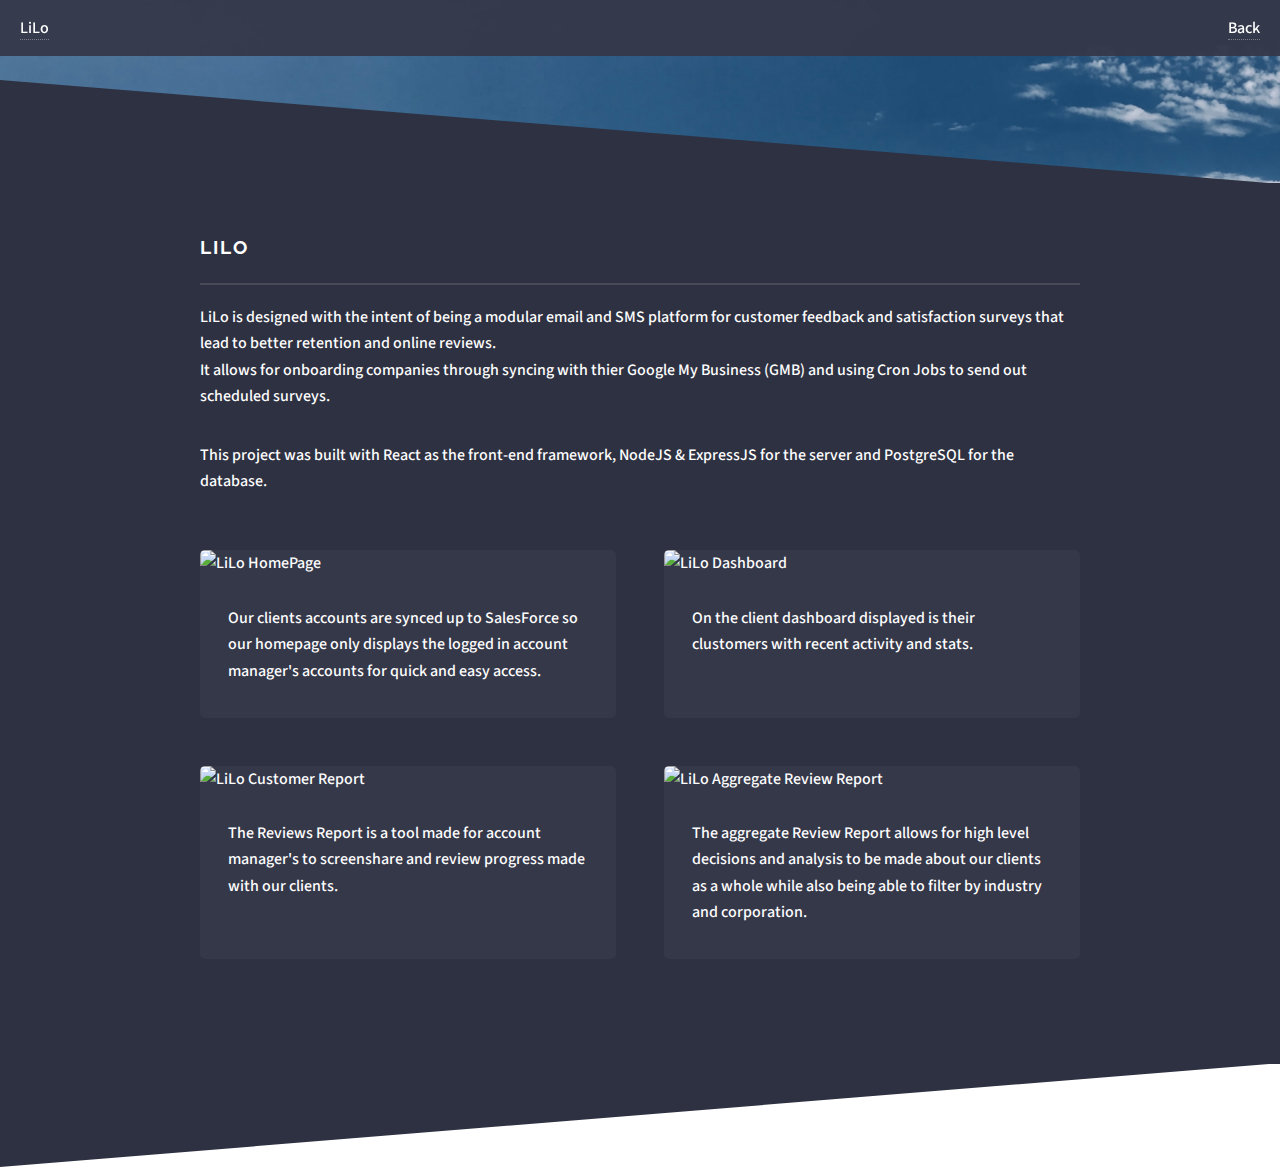
==== commit 395d1c66: "added alt" ====
--- a/lilo.html
+++ b/lilo.html
@@ -1,13 +1,8 @@
 <!DOCTYPE HTML>
-<!--
-	Solid State by HTML5 UP
-	html5up.net | @ajlkn
-	Free for personal and commercial use under the CCA 3.0 license (html5up.net/license)
--->
 <html>
 
 <head>
-    <title>McCoy Nelson | Web Developer</title>
+    <title>Ryan Hutchison | Web Developer</title>
     <meta charset="utf-8" />
     <meta name="viewport" content="width=device-width, initial-scale=1, user-scalable=no" />
     <link rel="stylesheet" href="assets/css/main.css" />
@@ -16,20 +11,13 @@
 </head>
 
 <body class="is-preload">
-
-    <!-- Page Wrapper -->
     <div id="page-wrapper">
-
-        <!-- Header -->
         <header id="learnheader" class="alt">
             <div><a href="https://ll.lift-local.com/">LiLo</a></div>
             <nav>
                 <a href='index.html'>Back</a>
-                <!-- <a href="#menu">Menu</a> -->
             </nav>
         </header>
-
-        <!-- Menu -->
         <nav id="menu">
             <div class="inner">
                 <h2>Menu</h2>
@@ -40,16 +28,10 @@
                 <a href="#" class="close">Close</a>
             </div>
         </nav>
-
-        <!-- Wrapper -->
         <section id="fillerspace"></section>
-        <!-- One -->
         <section id="four" class="wrapper alt style1">
             <div class="inner">
                 <h2 class="major">LiLo</h2>
-                <!-- <p>Cras mattis ante fermentum, malesuada neque vitae, eleifend erat. Phasellus non pulvinar erat. Fusce tincidunt,
-                            nisl eget mattis egestas, purus ipsum consequat orci, sit amet lobortis lorem lacus in tellus. Sed ac elementum
-                            arcu. Quisque placerat auctor laoreet.</p> -->
                 <p>
                     LiLo is designed with the intent of being a modular email and SMS platform for customer feedback and satisfaction surveys that lead to better retention and online reviews.  <br/>
                     It allows for onboarding companies through syncing with thier Google My Business (GMB) and using Cron Jobs to send out scheduled surveys.
@@ -60,7 +42,7 @@
                 <section class="features">
                     <article>
 
-                        <a href="#" class="image"><img src="./images/lilo_home.PNG" alt="LiLo HomePage" /></a>
+                        <a href="#" class="image"><img src="./images/lilo-home.PNG" alt="LiLo HomePage" /></a>
                         <p>
                             Our clients accounts are synced up to SalesForce so our homepage only displays the logged in account manager's accounts for quick and easy access.
             
@@ -68,40 +50,27 @@
                     </article>
                     <article>
 
-                        <a href="#" class="image"><img src="./images/lilo_dash.PNG" alt="" /></a>
+                        <a href="#" class="image"><img src="./images/lilo-dash.PNG" alt="LiLo Dashboard" /></a>
                         <p>
                             On the client dashboard displayed is their clustomers with recent activity and stats.
                         </p>
                     </article>
                     <article>
 
-                        <a href="#" class="image"><img src="./images/lilo_report.PNG" alt="" /></a>
+                        <a href="#" class="image"><img src="./images/lilo-report.PNG" alt="LiLo Customer Report" /></a>
                         <p>
                             The Reviews Report is a tool made for account manager's to screenshare and review progress made with our clients.
                         </p>
                     </article>
                     <article>
 
-                        <a href="#" class="image"><img src="./images/lilo_aggregate.PNG" alt="" /></a>
+                        <a href="#" class="image"><img src="./images/lilo-aggregate.PNG" alt="LiLo Aggregate Review Report" /></a>
                         <p>
                             The aggregate Review Report allows for high level decisions and analysis to be made about our clients as a whole while also being able to filter by industry and corporation.
                         </p>
                     </article>
-                    <!-- <article>
-                                <a href="#" class="image"><img src="images/pic06.jpg" alt="" /></a>
-                                <h3 class="major">Ante fermentum</h3>
-                                <p>Lorem ipsum dolor sit amet, consectetur adipiscing vehicula id nulla dignissim dapibus ultrices.</p>
-                                <a href="#" class="special">Learn more</a>
-                            </article>
-                            <article>
-                                <a href="#" class="image"><img src="images/pic07.jpg" alt="" /></a>
-                                <h3 class="major">Fusce consequat</h3>
-                                <p>Lorem ipsum dolor sit amet, consectetur adipiscing vehicula id nulla dignissim dapibus ultrices.</p>
-                                <a href="#" class="special">Learn more</a>
-                            </article> -->
                 </section>
                 <ul class="actions">
-                    <!-- <li><a href="#" class="button">Browse All</a></li> -->
                 </ul>
             </div>
 
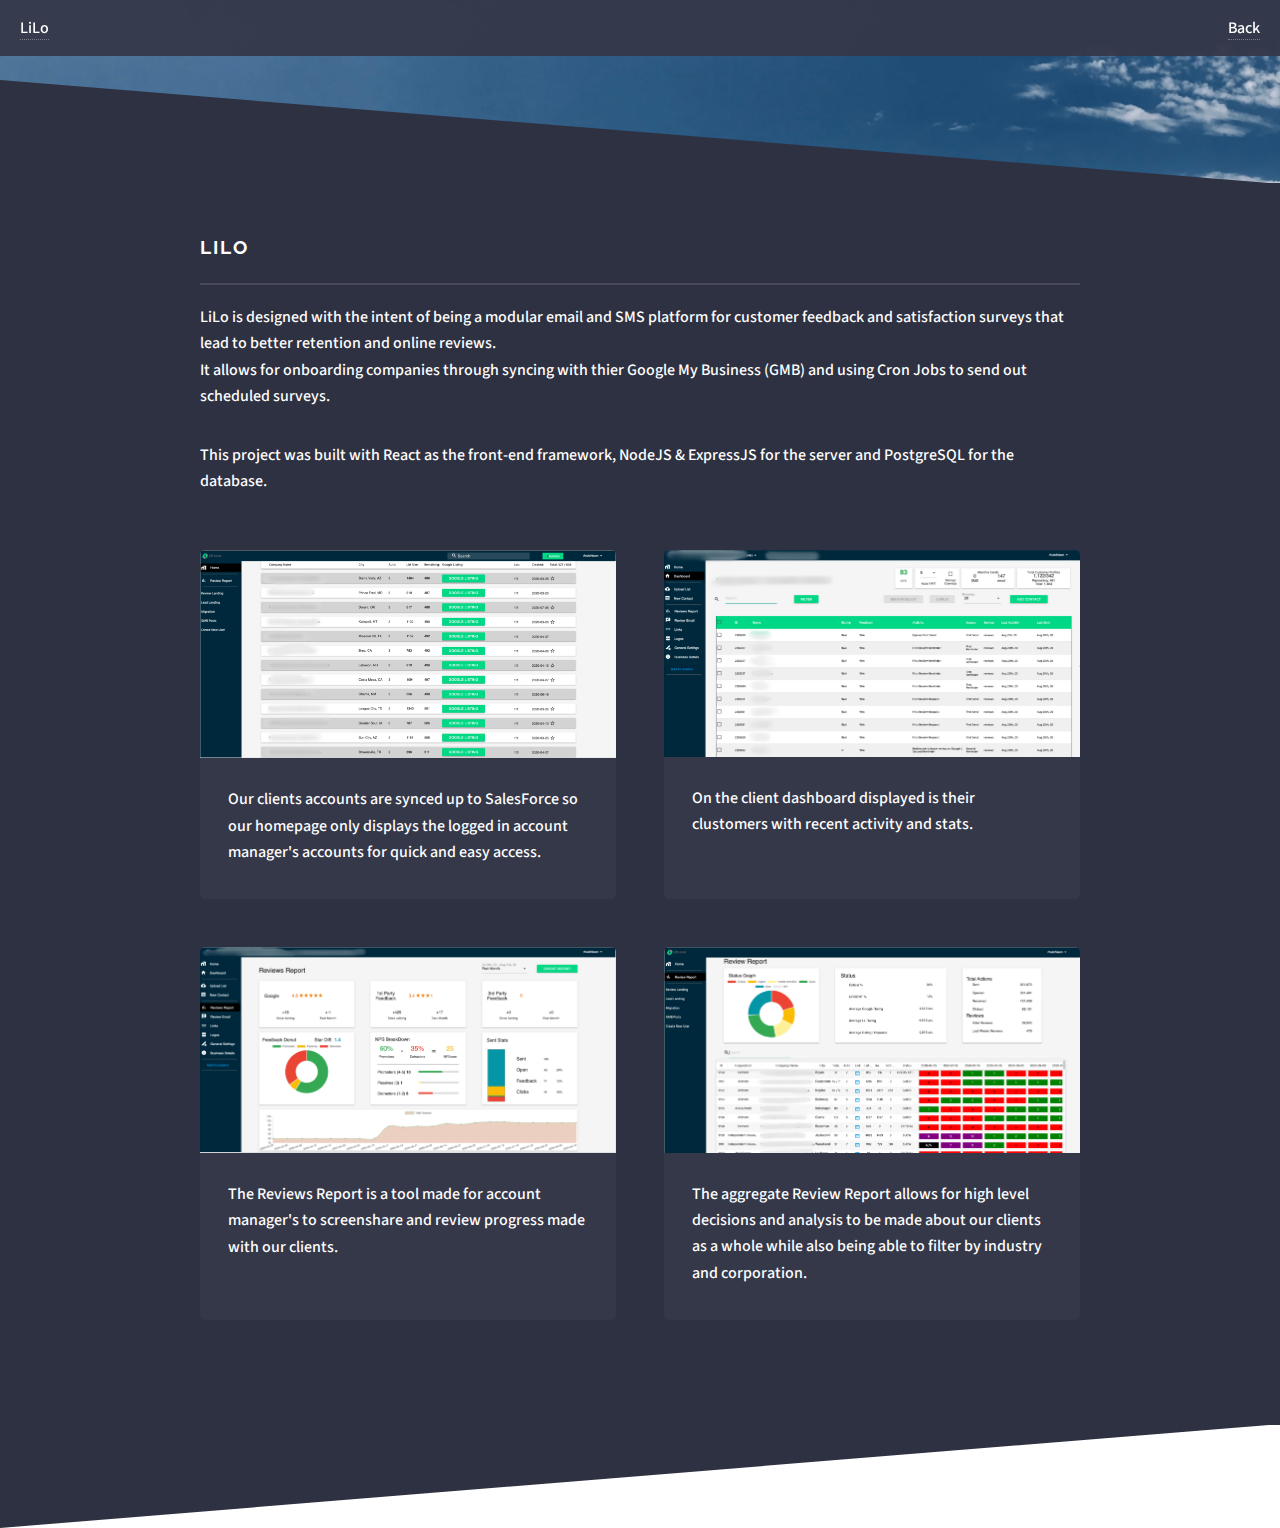
==== commit dfed224c: "adjusted png" ====
--- a/lilo.html
+++ b/lilo.html
@@ -42,7 +42,7 @@
                 <section class="features">
                     <article>
 
-                        <a href="#" class="image"><img src="./images/lilo-home.PNG" alt="LiLo HomePage" /></a>
+                        <a href="#" class="image"><img src="./images/lilo-home.png" alt="LiLo HomePage" /></a>
                         <p>
                             Our clients accounts are synced up to SalesForce so our homepage only displays the logged in account manager's accounts for quick and easy access.
             
@@ -50,21 +50,21 @@
                     </article>
                     <article>
 
-                        <a href="#" class="image"><img src="./images/lilo-dash.PNG" alt="LiLo Dashboard" /></a>
+                        <a href="#" class="image"><img src="./images/lilo-dash.png" alt="LiLo Dashboard" /></a>
                         <p>
                             On the client dashboard displayed is their clustomers with recent activity and stats.
                         </p>
                     </article>
                     <article>
 
-                        <a href="#" class="image"><img src="./images/lilo-report.PNG" alt="LiLo Customer Report" /></a>
+                        <a href="#" class="image"><img src="./images/lilo-report.png" alt="LiLo Customer Report" /></a>
                         <p>
                             The Reviews Report is a tool made for account manager's to screenshare and review progress made with our clients.
                         </p>
                     </article>
                     <article>
 
-                        <a href="#" class="image"><img src="./images/lilo-aggregate.PNG" alt="LiLo Aggregate Review Report" /></a>
+                        <a href="#" class="image"><img src="./images/lilo-aggregate.png" alt="LiLo Aggregate Review Report" /></a>
                         <p>
                             The aggregate Review Report allows for high level decisions and analysis to be made about our clients as a whole while also being able to filter by industry and corporation.
                         </p>
